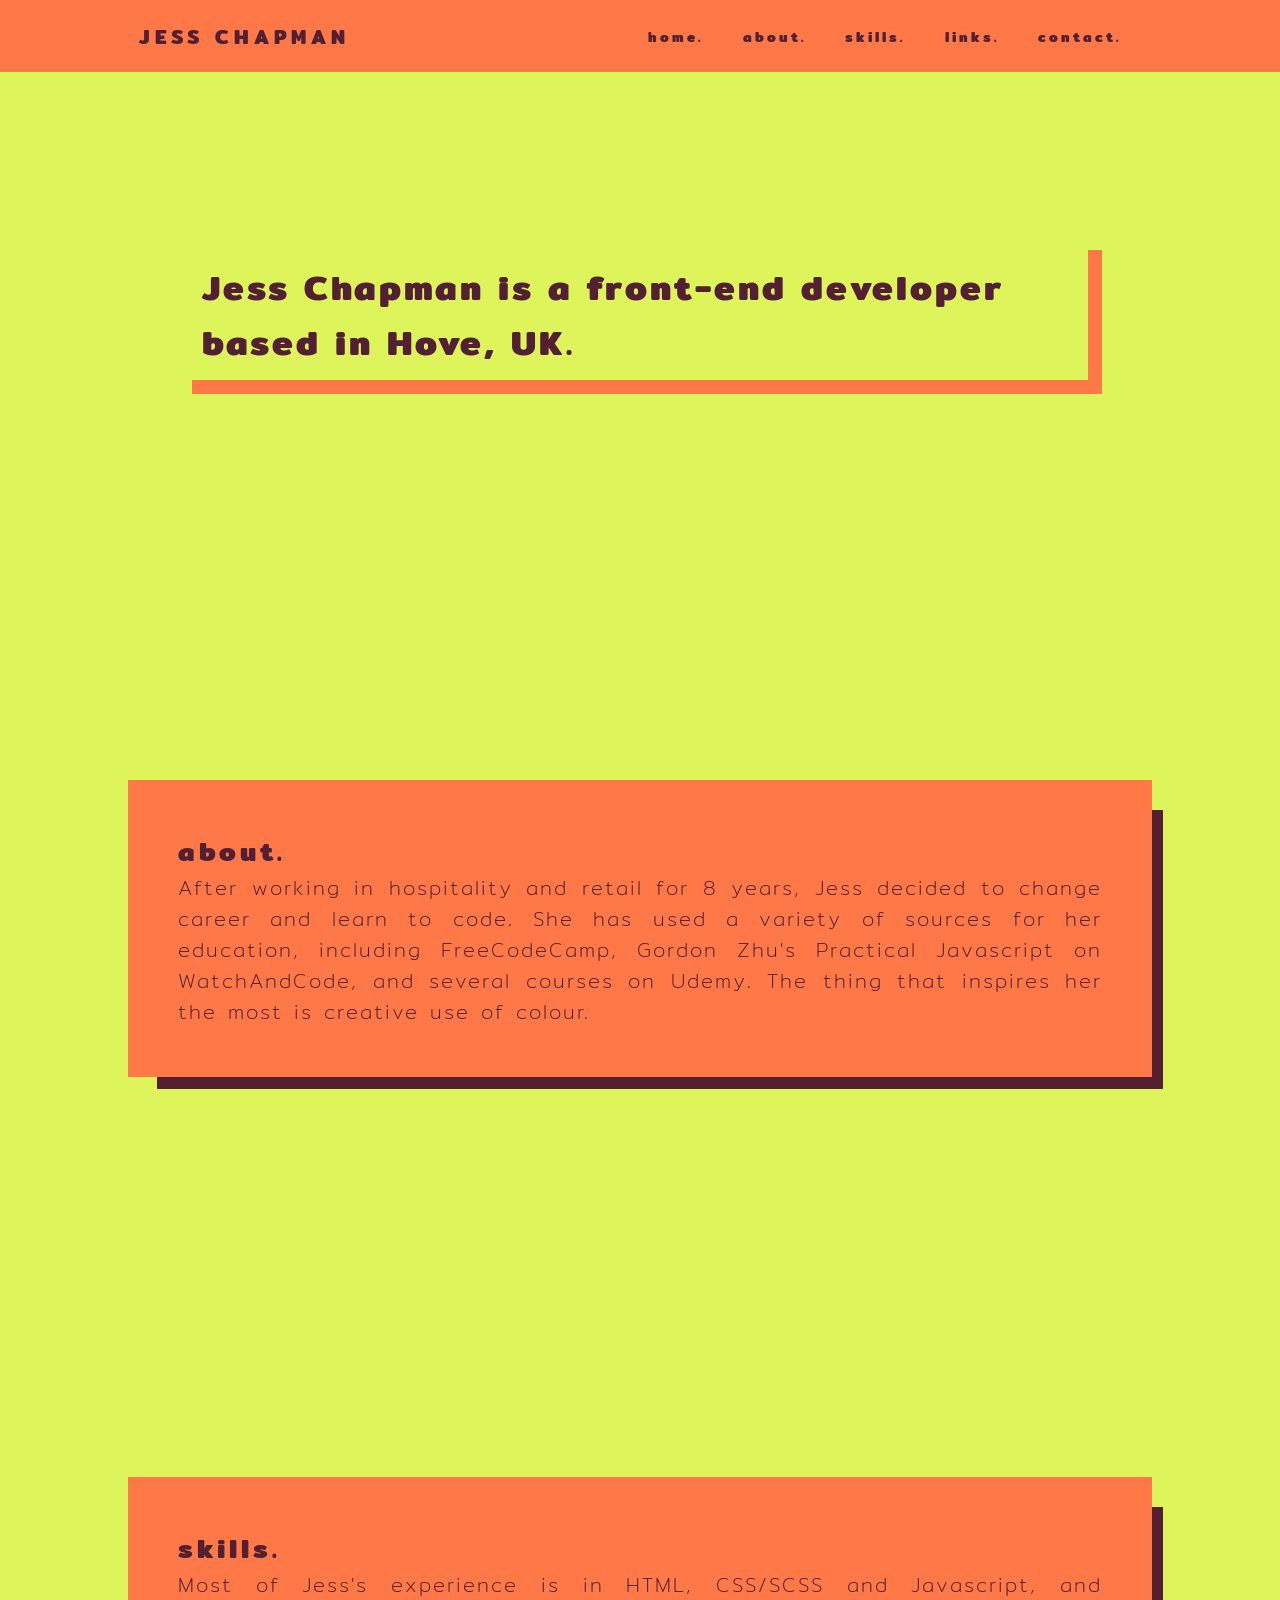
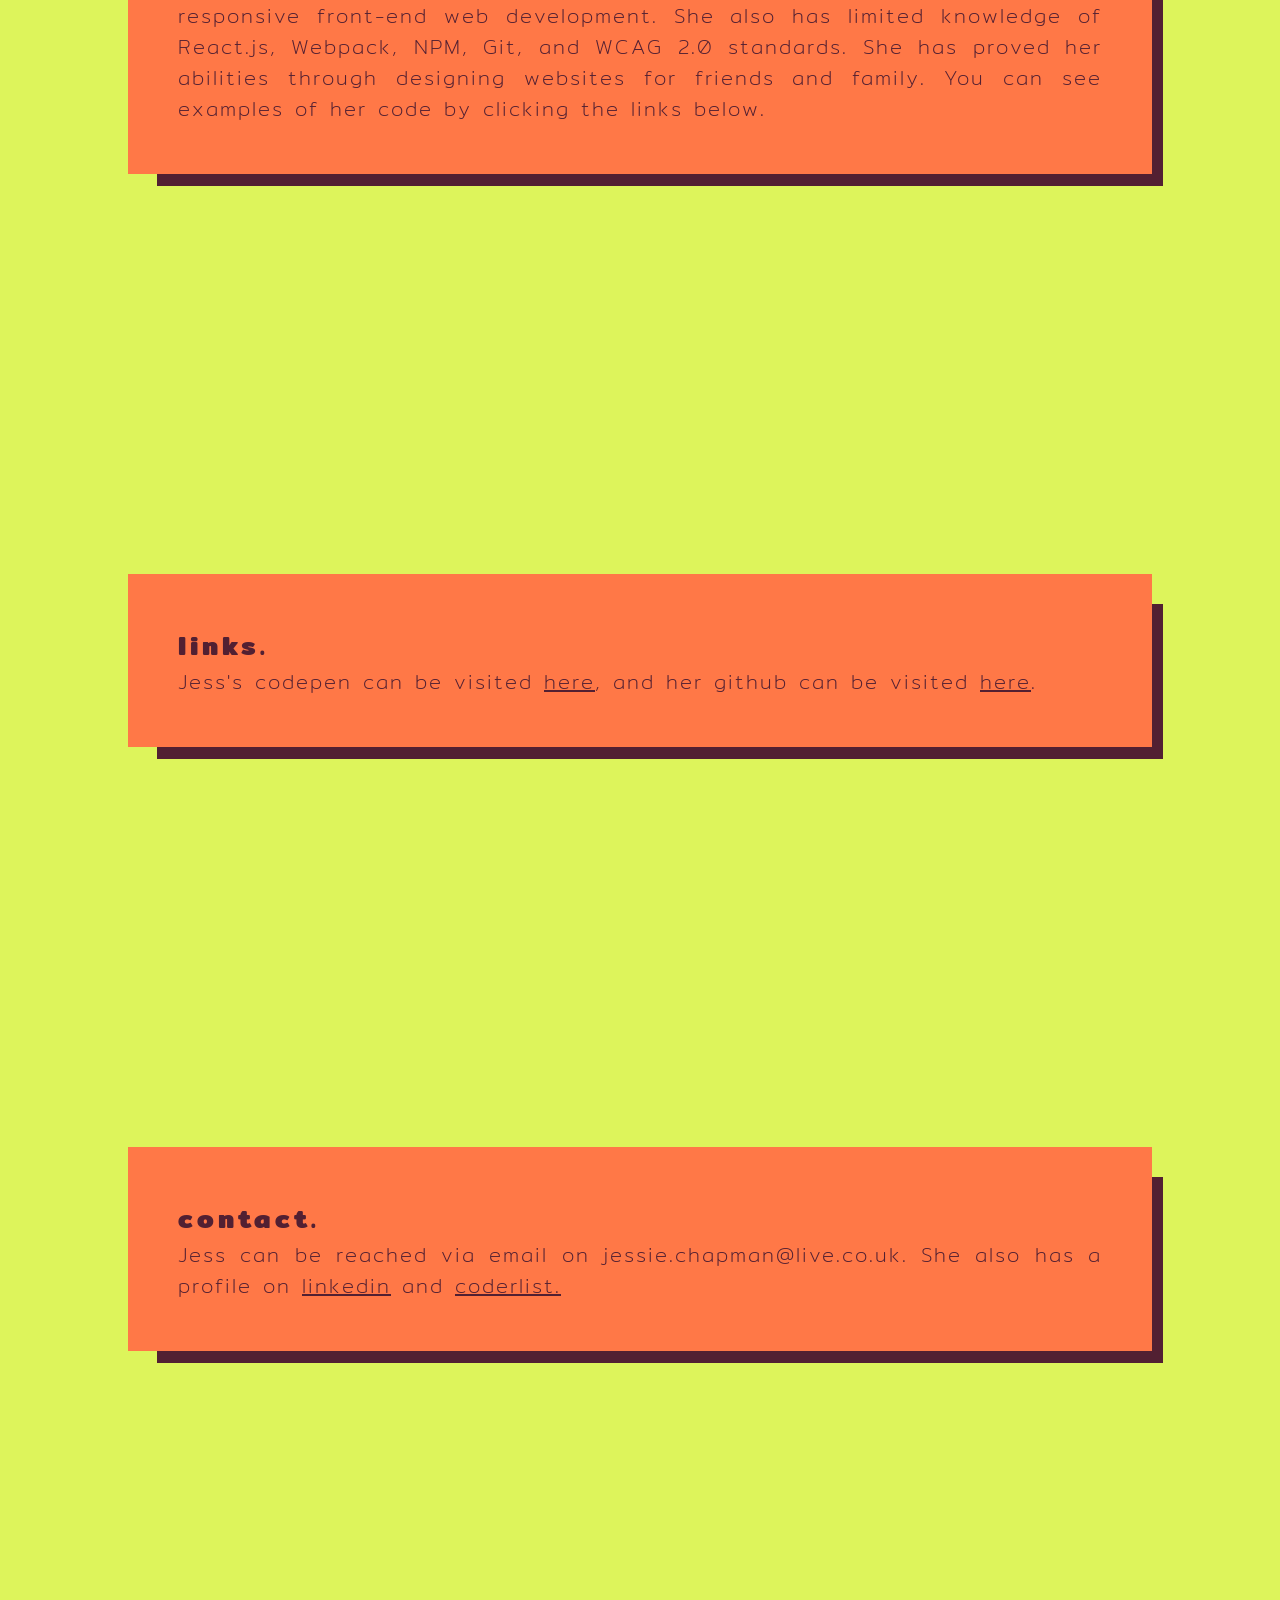
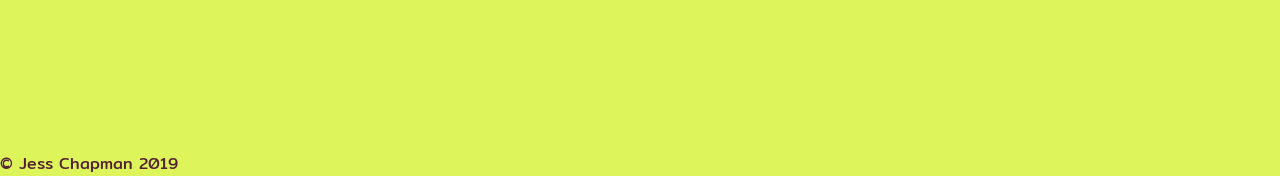
==== index.html @ 57e7ff41 "smooth scroll" ====
<!DOCTYPE HTML>
<html>
    
<head>
  <link rel="stylesheet" href="style.css">
  <link href="https://fonts.googleapis.com/css?family=Mitr&display=swap" rel="stylesheet">
  <meta charset="UTF-8">
  <meta name="viewport" content="width=device-width, initial-scale=1.0">
  <title>Jess Chapman's Front End Web Development Page </title>
</head>

<body>
    <span class="anchor" id="home"></span>
  <nav id="nav-bar">
    <div class="logo">
      <h1 id="page-topper"> Jess Chapman </h1>
    </div>
    <ul class="nav-links">
      <li><a href="#home"> home. </a></li>
      <li><a href="#about"> about. </a></li>
      <li><a href="#skills"> skills. </a></li>
      <li><a href="#links"> links. </a></li>
      <li><a href="#contact"> contact. </a></li>

    </ul>
    <div class="burger">
      <div class="line1"></div>
      <div class="line2"></div>
      <div class="line3"></div>

    </div>
  </nav>

  <Script src="app.js"></Script>

  <header>
    <H2 id="top"> Jess Chapman is a front-end developer based in Hove, UK. </H2>
  </header>
  <main>
      <span class="anchor-sections" id="about"></span>
    <div class="section">
      <h3 class="heading"> about. </h3>
      <div class="paragraph">
        <p>After working in hospitality and retail for 8 years, Jess decided to change career and
          learn to code. She has used a variety of sources for her education, including FreeCodeCamp, Gordon Zhu's
          Practical Javascript on WatchAndCode, and several courses on Udemy. The thing that inspires her the most is
          creative use of colour. </p>
      </div>

    </div>
    <span class="anchor-sections" id="skills"></span>

    <div class="section">
      <h3 class="heading"> skills. </h3>
      <div class="paragraph">
        <p>Most of Jess's experience is in HTML, CSS/SCSS and Javascript, and responsive front-end web development. 
          She also has limited knowledge of React.js, Webpack, NPM, Git, and WCAG 2.0 standards. She has proved her abilities
          through designing websites for friends and family. You can see examples of her code by clicking the links below.</p>
      </div>
    </div>
    <span class="anchor-sections" id="links"></span>

    <div class="section">
      <h3 class="heading"> links. </h3>
      <div class="paragraph">
        <p>
          Jess's codepen can be visited <a class="profile-links" href="https://codepen.io/jsschpmn">here</a>, and her
          github can be visited
          <a class="profile-links" href="https://www.github.com/jessdoesjavascript">here</a>.
        </p>


      </div>
    </div>
    <span class="anchor-sections" id="contact"></span>

    <div class="section">
      <h3 class="heading"> contact. </h3>
      <div class="paragraph">
        <p>Jess can be reached via email on jessie.chapman@live.co.uk. She also has a profile on <a class="profile-links"
            href="https://www.linkedin.com/in/jschapman/">linkedin</a>
          and <a class="profile-links" href="https://www.coderlist.io/profile/jessie">coderlist.</a> </p>
      </div>
    </div>
  </main>
  <footer> © Jess Chapman 2019</footer>
</body>

</html>
---- style.css ----
/* Color scheme  */
* {
  margin: 0px;
  padding: 0px;
  -webkit-box-sizing: border-box;
          box-sizing: border-box;
  font-family: "Mitr", sans-serif;
  background-color: #ddf45b;
  scroll-behavior: smooth;
}

nav {
  display: -webkit-box;
  display: -ms-flexbox;
  display: flex;
  -ms-flex-pack: distribute;
      justify-content: space-around;
  -webkit-box-align: center;
      -ms-flex-align: center;
          align-items: center;
  min-height: 8vh;
  background-color: #ff7847;
  margin: 0px;
  padding: 0px;
  position: fixed;
  top: 0;
  width: 100%;
}

h1 {
  background-color: #ff7847;
  font-size: 20px;
}

.logo {
  color: #522032;
  background-color: #ff7847;
  text-transform: uppercase;
  letter-spacing: 5px;
  font-size: 20px;
}

.nav-links {
  background-color: #ff7847;
  display: -webkit-box;
  display: -ms-flexbox;
  display: flex;
  -ms-flex-pack: distribute;
      justify-content: space-around;
  width: 40%;
}

.nav-links a {
  color: #522032;
  background-color: #ff7847;
  text-decoration: none;
  letter-spacing: 3px;
  font-weight: bold;
  font-size: 14px;
}

.nav-links li {
  background-color: #ff7847;
  list-style: none;
}

.burger {
  display: none;
}

.burger div {
  width: 25px;
  height: 3px;
  background-color: #522032;
  margin: 5px;
  border-radius: 10px;
  -webkit-transition: all 0.3s ease-in;
  transition: all 0.3s ease-in;
}

@media screen and (max-width: 1024px) {
  .nav-links {
    width: 60%;
  }
}

@media screen and (max-width: 768px) {
  body {
    overflow-x: hidden;
  }
  .nav-links {
    position: absolute;
    right: 0px;
    height: 92vh;
    top: 8vh;
    background-color: #ff7847;
    display: -webkit-box;
    display: -ms-flexbox;
    display: flex;
    -webkit-box-orient: vertical;
    -webkit-box-direction: normal;
        -ms-flex-direction: column;
            flex-direction: column;
    -webkit-box-align: center;
        -ms-flex-align: center;
            align-items: center;
    width: 50%;
    -webkit-transform: translateX(100%);
            transform: translateX(100%);
    -webkit-transition: -webkit-transform 0.5s ease-in;
    transition: -webkit-transform 0.5s ease-in;
    transition: transform 0.5s ease-in;
    transition: transform 0.5s ease-in, -webkit-transform 0.5s ease-in;
  }
  .nav-links li {
    opacity: 0;
  }
  .burger {
    display: block;
    cursor: pointer;
    background-color: #ff7847;
  }
}

.nav-active {
  -webkit-transform: translateX(0%);
          transform: translateX(0%);
}

@-webkit-keyframes navLinkFade {
  from {
    opacity: 0;
    -webkit-transform: translateX(50px);
            transform: translateX(50px);
  }
  to {
    opacity: 1;
    -webkit-transform: translateX(0px);
            transform: translateX(0px);
  }
}

@keyframes navLinkFade {
  from {
    opacity: 0;
    -webkit-transform: translateX(50px);
            transform: translateX(50px);
  }
  to {
    opacity: 1;
    -webkit-transform: translateX(0px);
            transform: translateX(0px);
  }
}

.toggle .line1 {
  -webkit-transform: rotate(-45deg) translate(-5px, 6px);
          transform: rotate(-45deg) translate(-5px, 6px);
}

.toggle .line2 {
  opacity: 0;
}

.toggle .line3 {
  -webkit-transform: rotate(45deg) translate(-5px, -6px);
          transform: rotate(45deg) translate(-5px, -6px);
}

.title {
  font-size: 30px;
}

H2 {
  color: #522032;
  font-size: 35px;
  letter-spacing: 3px;
  width: 70%;
  padding: 10px;
  margin: 15%;
  margin-top: 250px;
  margin-bottom: 400px;
  -webkit-box-shadow: 7px 7px 0px 7px #ff7847;
          box-shadow: 7px 7px 0px 7px #ff7847;
}

.section {
  margin: 10%;
  padding: 50px;
  color: #522032;
  background-color: #ff7847;
  -webkit-box-shadow: 20px 21px 0px -9px #522032;
          box-shadow: 20px 21px 0px -9px #522032;
  margin-bottom: 400px;
}

.heading {
  color: #522032;
  background-color: #ff7847;
  font-size: 20pt;
  letter-spacing: 4px;
}

p {
  color: #522032;
  background-color: #ff7847;
  font-size: 15pt;
  font-weight: 1;
  letter-spacing: 2px;
  text-align: justify;
}

.anchor {
  position: absolute;
  -webkit-transform: translateY(-50vh);
          transform: translateY(-50vh);
}

.anchor-sections {
  position: absolute;
  -webkit-transform: translateY(-20vh);
          transform: translateY(-20vh);
}

.profile-links {
  color: #522032;
  background-color: #ff7847;
}

footer {
  color: #522032;
}
/*# sourceMappingURL=style.css.map */
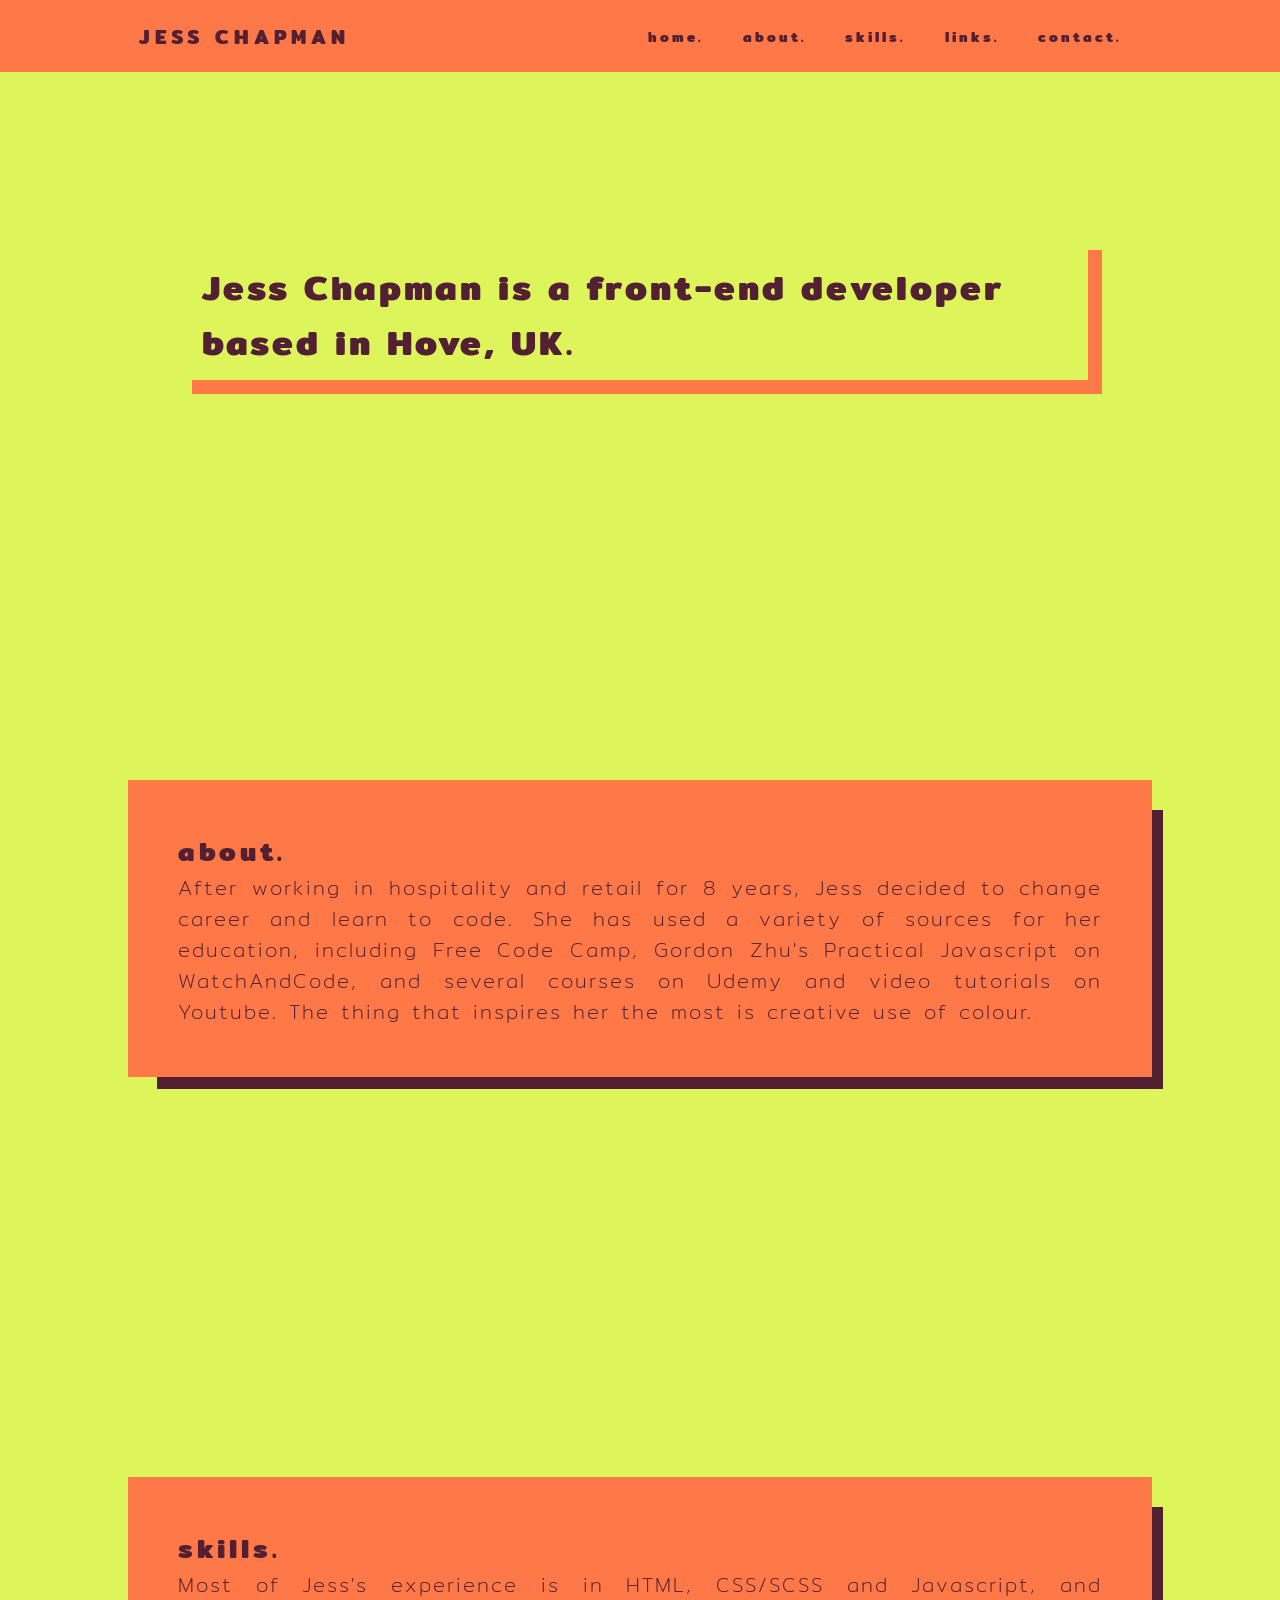
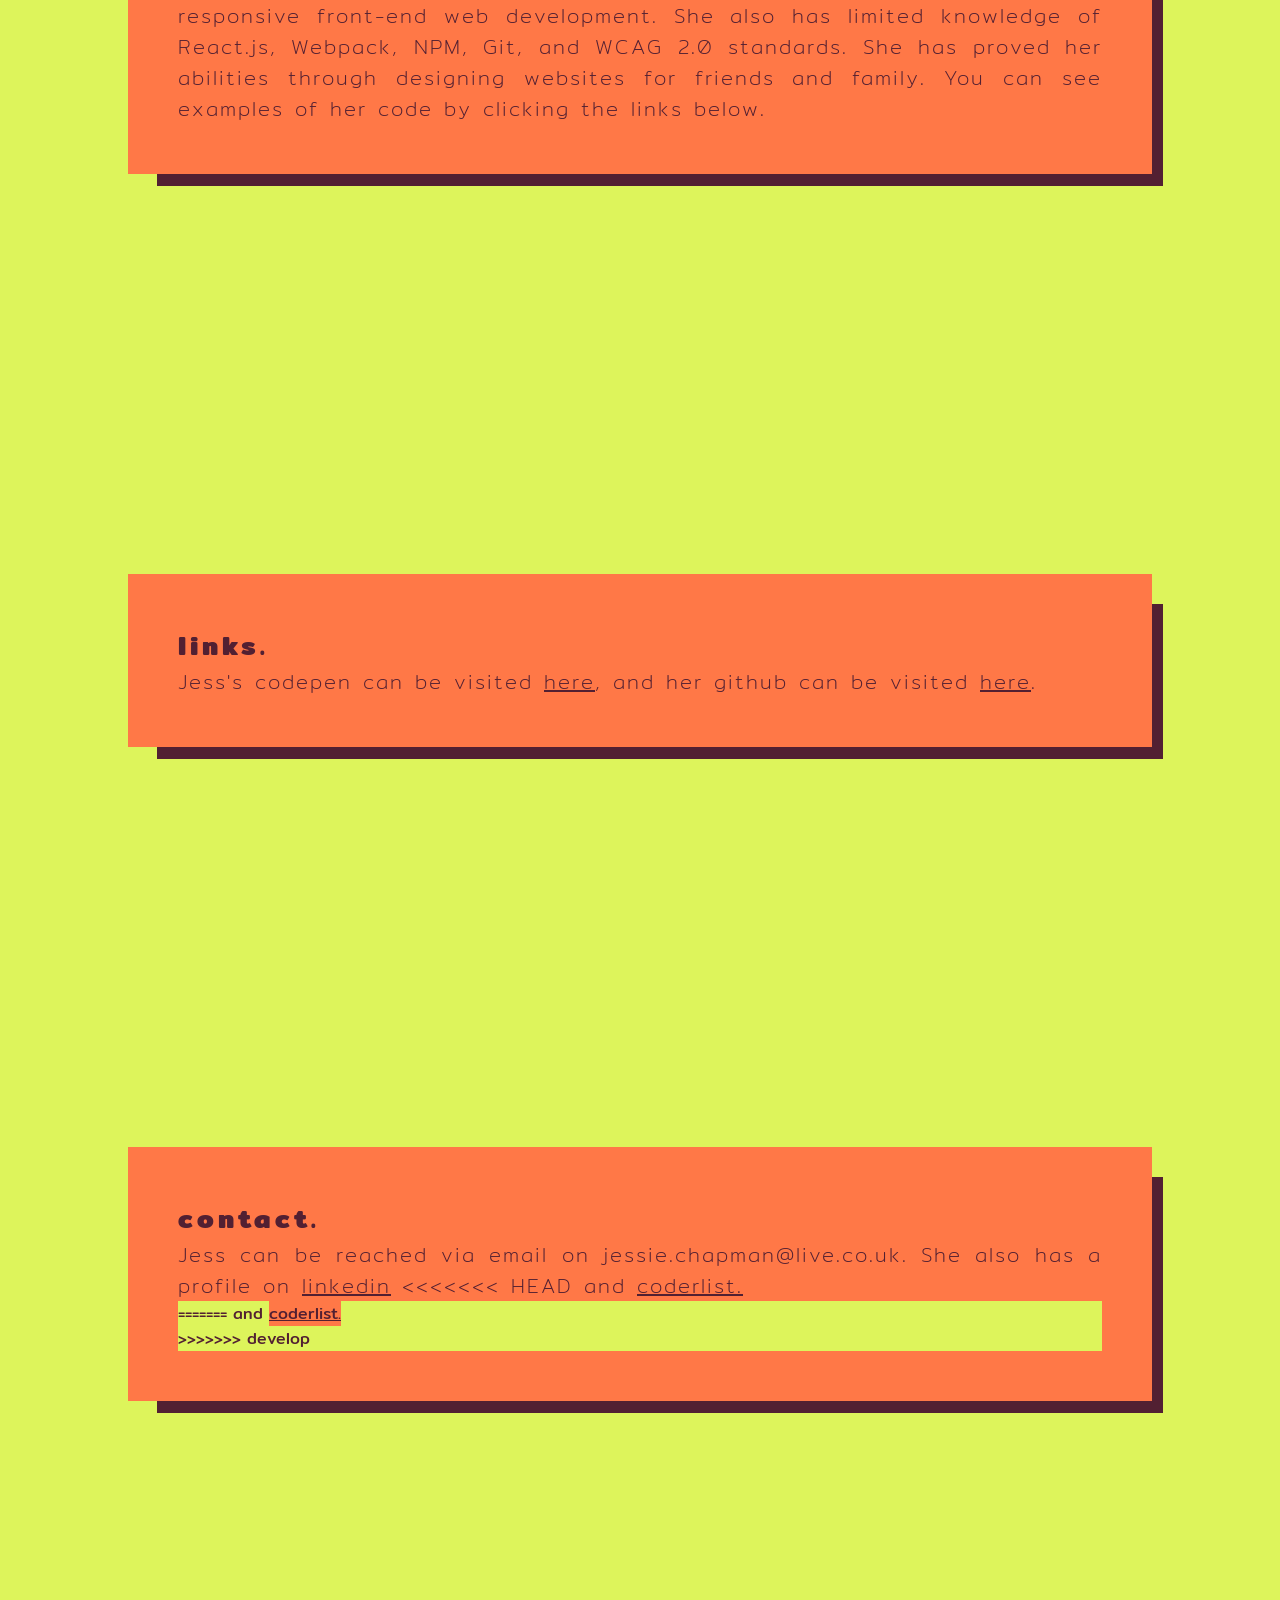
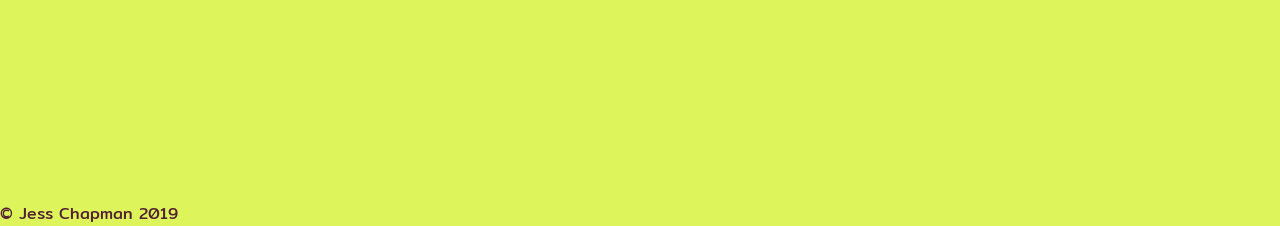
==== commit c5f9640e: "Merge branch 'develop'" ====
--- a/index.html
+++ b/index.html
@@ -42,8 +42,8 @@
       <h3 class="heading"> about. </h3>
       <div class="paragraph">
         <p>After working in hospitality and retail for 8 years, Jess decided to change career and
-          learn to code. She has used a variety of sources for her education, including FreeCodeCamp, Gordon Zhu's
-          Practical Javascript on WatchAndCode, and several courses on Udemy. The thing that inspires her the most is
+          learn to code. She has used a variety of sources for her education, including Free Code Camp, Gordon Zhu's
+          Practical Javascript on WatchAndCode, and several courses on Udemy and video tutorials on Youtube. The thing that inspires her the most is
           creative use of colour. </p>
       </div>
 
@@ -79,7 +79,11 @@
       <div class="paragraph">
         <p>Jess can be reached via email on jessie.chapman@live.co.uk. She also has a profile on <a class="profile-links"
             href="https://www.linkedin.com/in/jschapman/">linkedin</a>
+<<<<<<< HEAD
+          and <a class="profile-links" href="https://www.coderlist.io/profile/jessie"> coderlist.</a> </p>
+=======
           and <a class="profile-links" href="https://www.coderlist.io/profile/jessie">coderlist.</a> </p>
+>>>>>>> develop
       </div>
     </div>
   </main>
--- a/style.css
+++ b/style.css
@@ -7,6 +7,53 @@
   font-family: "Mitr", sans-serif;
   background-color: #ddf45b;
   scroll-behavior: smooth;
+}
+
+H2 {
+  color: #522032;
+  font-size: 35px;
+  letter-spacing: 3px;
+  width: 70%;
+  padding: 10px;
+  margin: 15%;
+  margin-top: 250px;
+  margin-bottom: 400px;
+  -webkit-box-shadow: 7px 7px 0px 7px #ff7847;
+          box-shadow: 7px 7px 0px 7px #ff7847;
+}
+
+.section {
+  margin: 10%;
+  padding: 50px;
+  color: #522032;
+  background-color: #ff7847;
+  -webkit-box-shadow: 20px 21px 0px -9px #522032;
+          box-shadow: 20px 21px 0px -9px #522032;
+  margin-bottom: 400px;
+}
+
+.heading {
+  color: #522032;
+  background-color: #ff7847;
+  font-size: 20pt;
+  letter-spacing: 4px;
+}
+
+p {
+  color: #522032;
+  background-color: #ff7847;
+  font-size: 15pt;
+  font-weight: 1;
+  letter-spacing: 2px;
+}
+
+.profile-links {
+  color: #522032;
+  background-color: #ff7847;
+}
+
+footer {
+  color: #522032;
 }
 
 nav {
@@ -82,11 +129,30 @@
   .nav-links {
     width: 60%;
   }
+  p {
+    color: #522032;
+    background-color: #ff7847;
+    font-size: 10pt;
+    font-weight: 1;
+    letter-spacing: 1px;
+  }
 }
 
 @media screen and (max-width: 768px) {
   body {
     overflow-x: hidden;
+  }
+  H2 {
+    color: #522032;
+    font-size: 25px;
+    letter-spacing: 3px;
+    width: 70%;
+    padding: 10px;
+    margin: 15%;
+    margin-top: 250px;
+    margin-bottom: 400px;
+    -webkit-box-shadow: 7px 7px 0px 7px #ff7847;
+            box-shadow: 7px 7px 0px 7px #ff7847;
   }
   .nav-links {
     position: absolute;
@@ -170,6 +236,8 @@
 .title {
   font-size: 30px;
 }
+<<<<<<< HEAD
+=======
 
 H2 {
   color: #522032;
@@ -230,4 +298,5 @@
 footer {
   color: #522032;
 }
+>>>>>>> develop
 /*# sourceMappingURL=style.css.map */
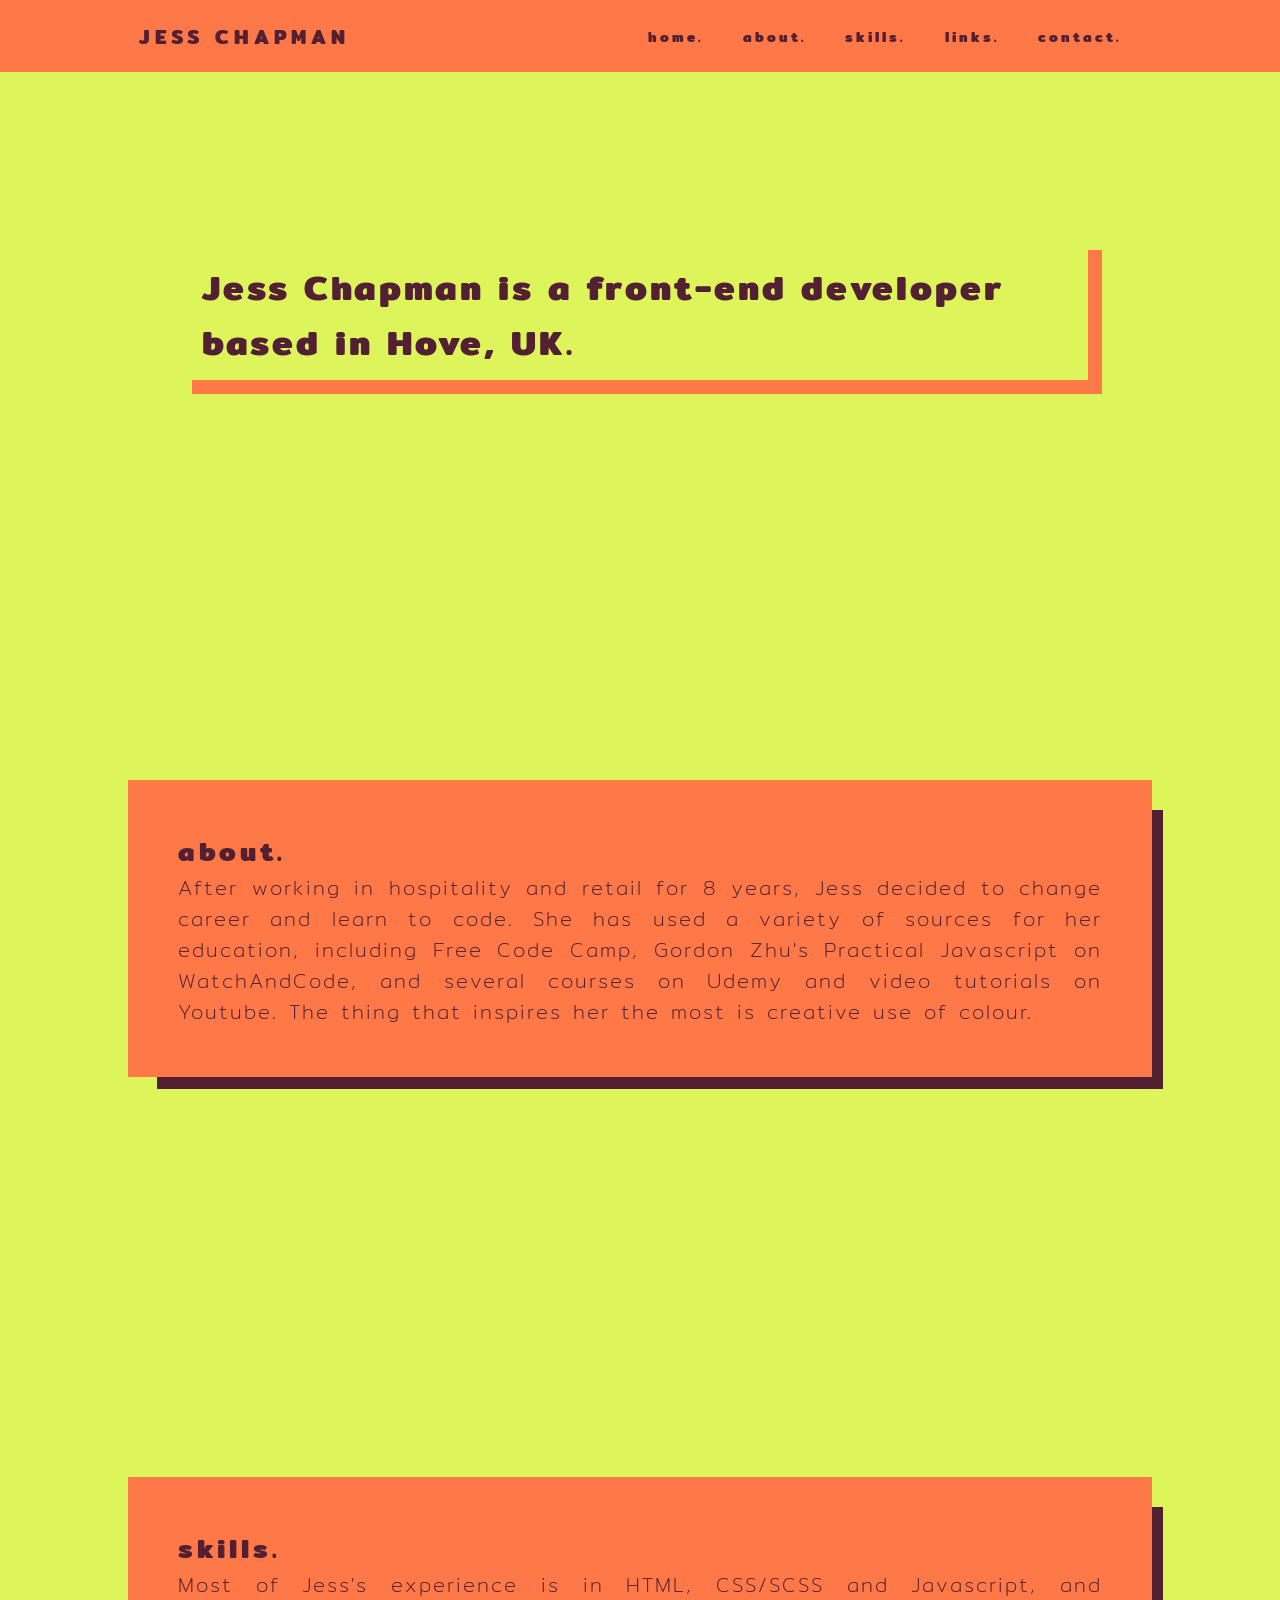
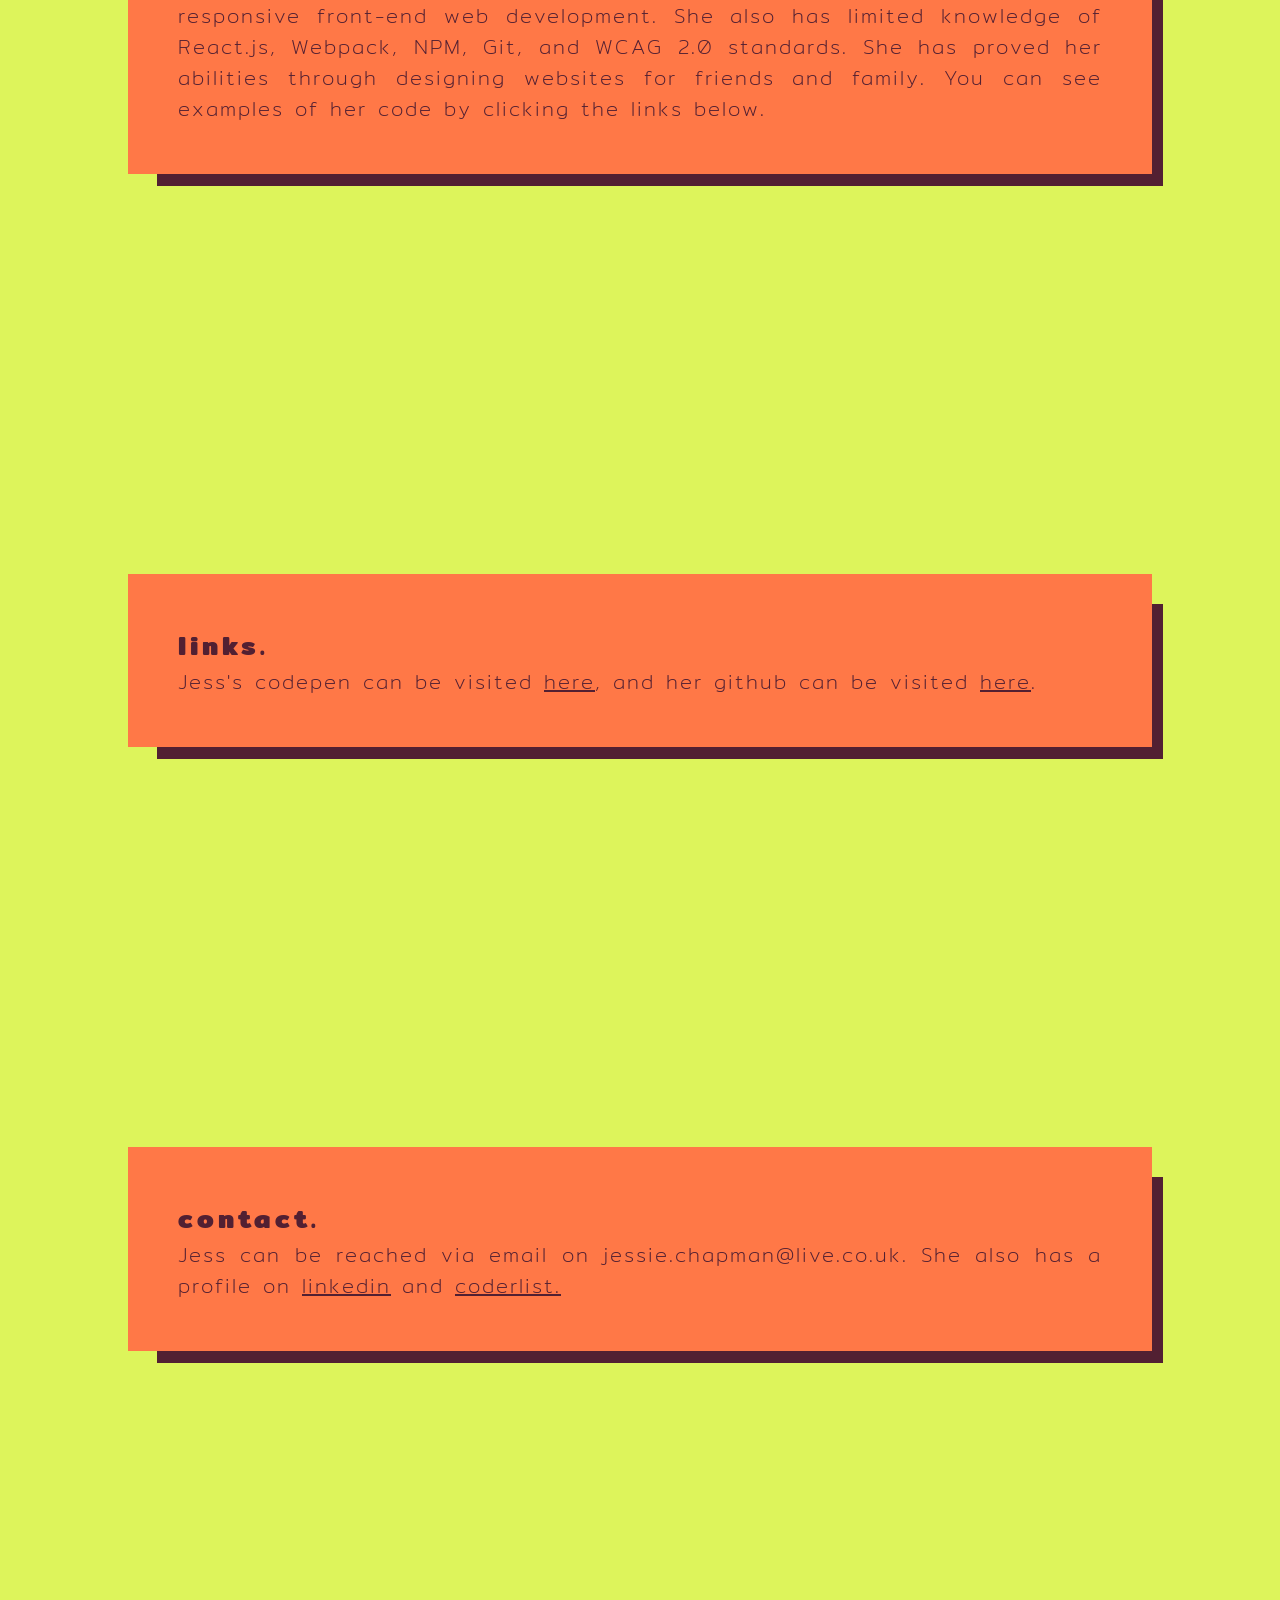
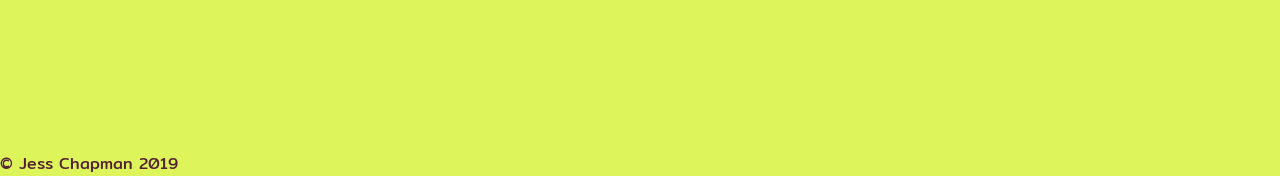
==== commit 75678ea5: "smooth scroll" ====
--- a/index.html
+++ b/index.html
@@ -79,11 +79,7 @@
       <div class="paragraph">
         <p>Jess can be reached via email on jessie.chapman@live.co.uk. She also has a profile on <a class="profile-links"
             href="https://www.linkedin.com/in/jschapman/">linkedin</a>
-<<<<<<< HEAD
-          and <a class="profile-links" href="https://www.coderlist.io/profile/jessie"> coderlist.</a> </p>
-=======
           and <a class="profile-links" href="https://www.coderlist.io/profile/jessie">coderlist.</a> </p>
->>>>>>> develop
       </div>
     </div>
   </main>
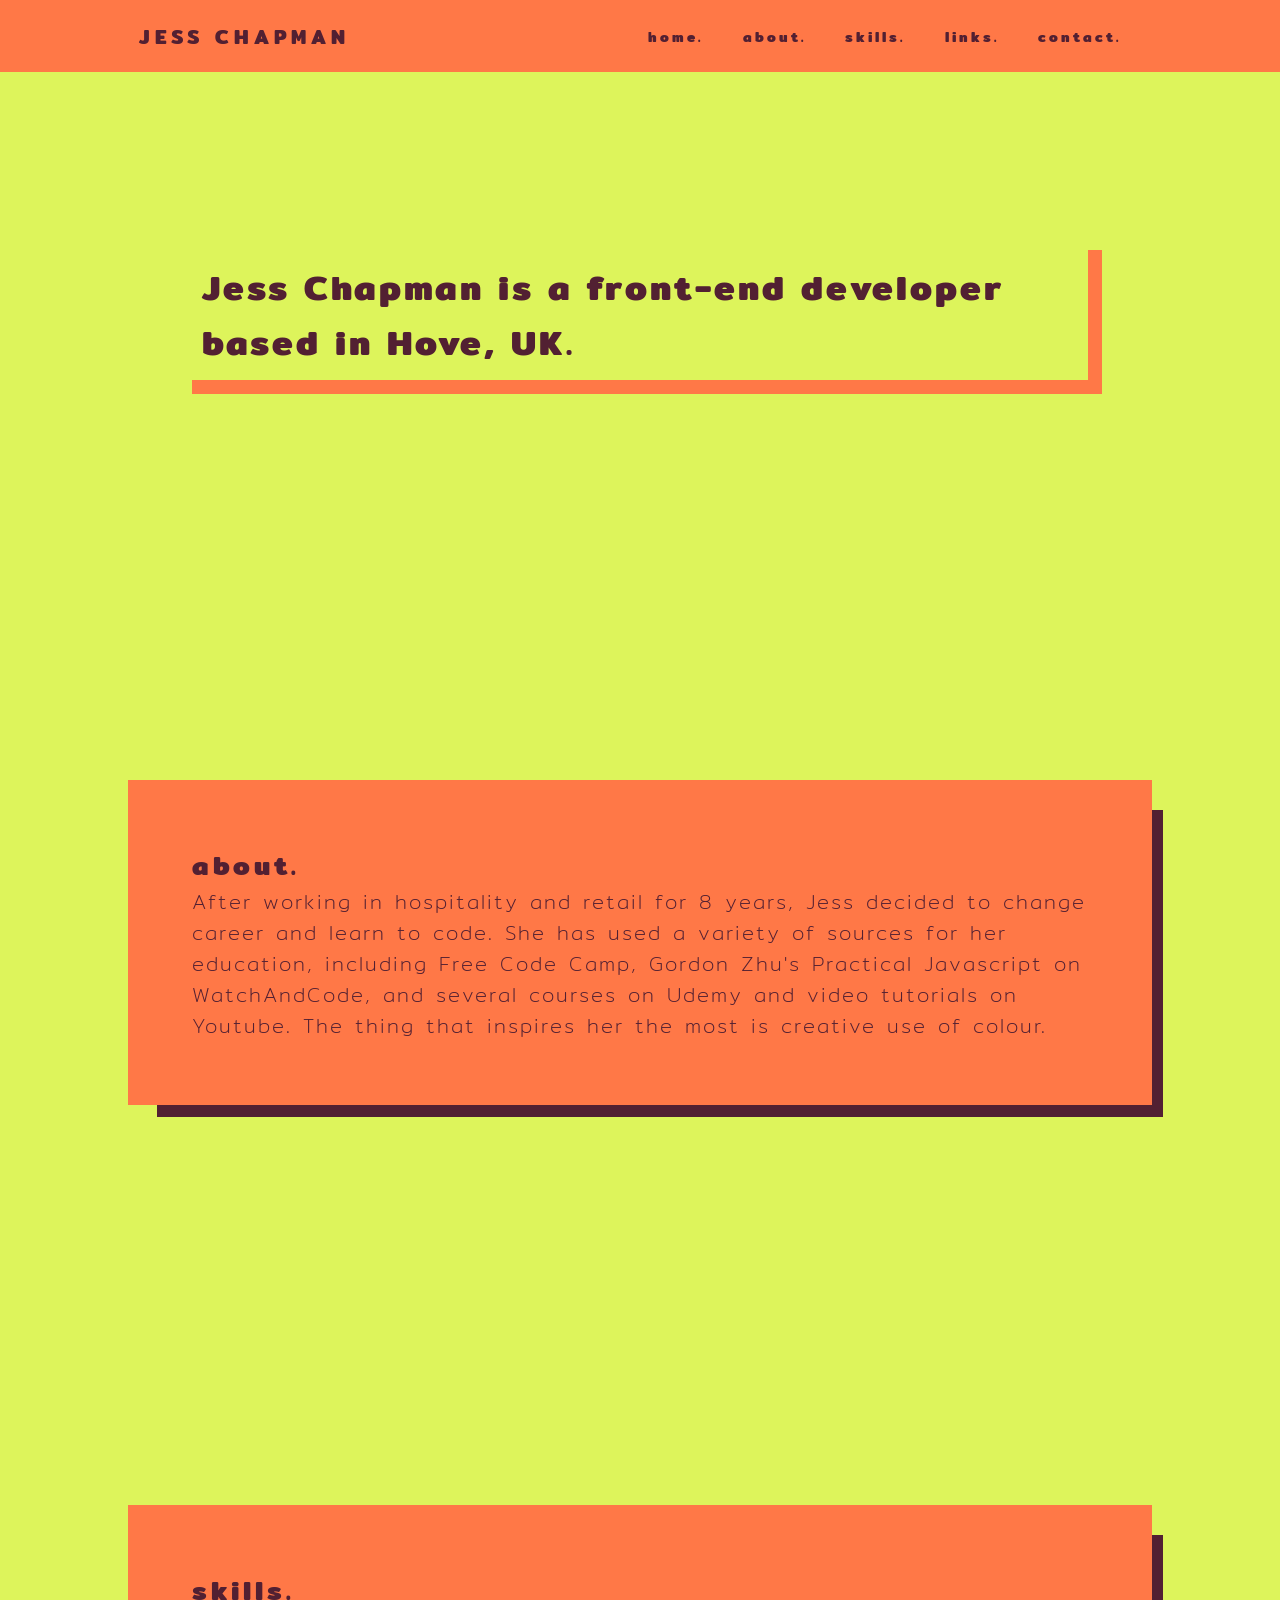
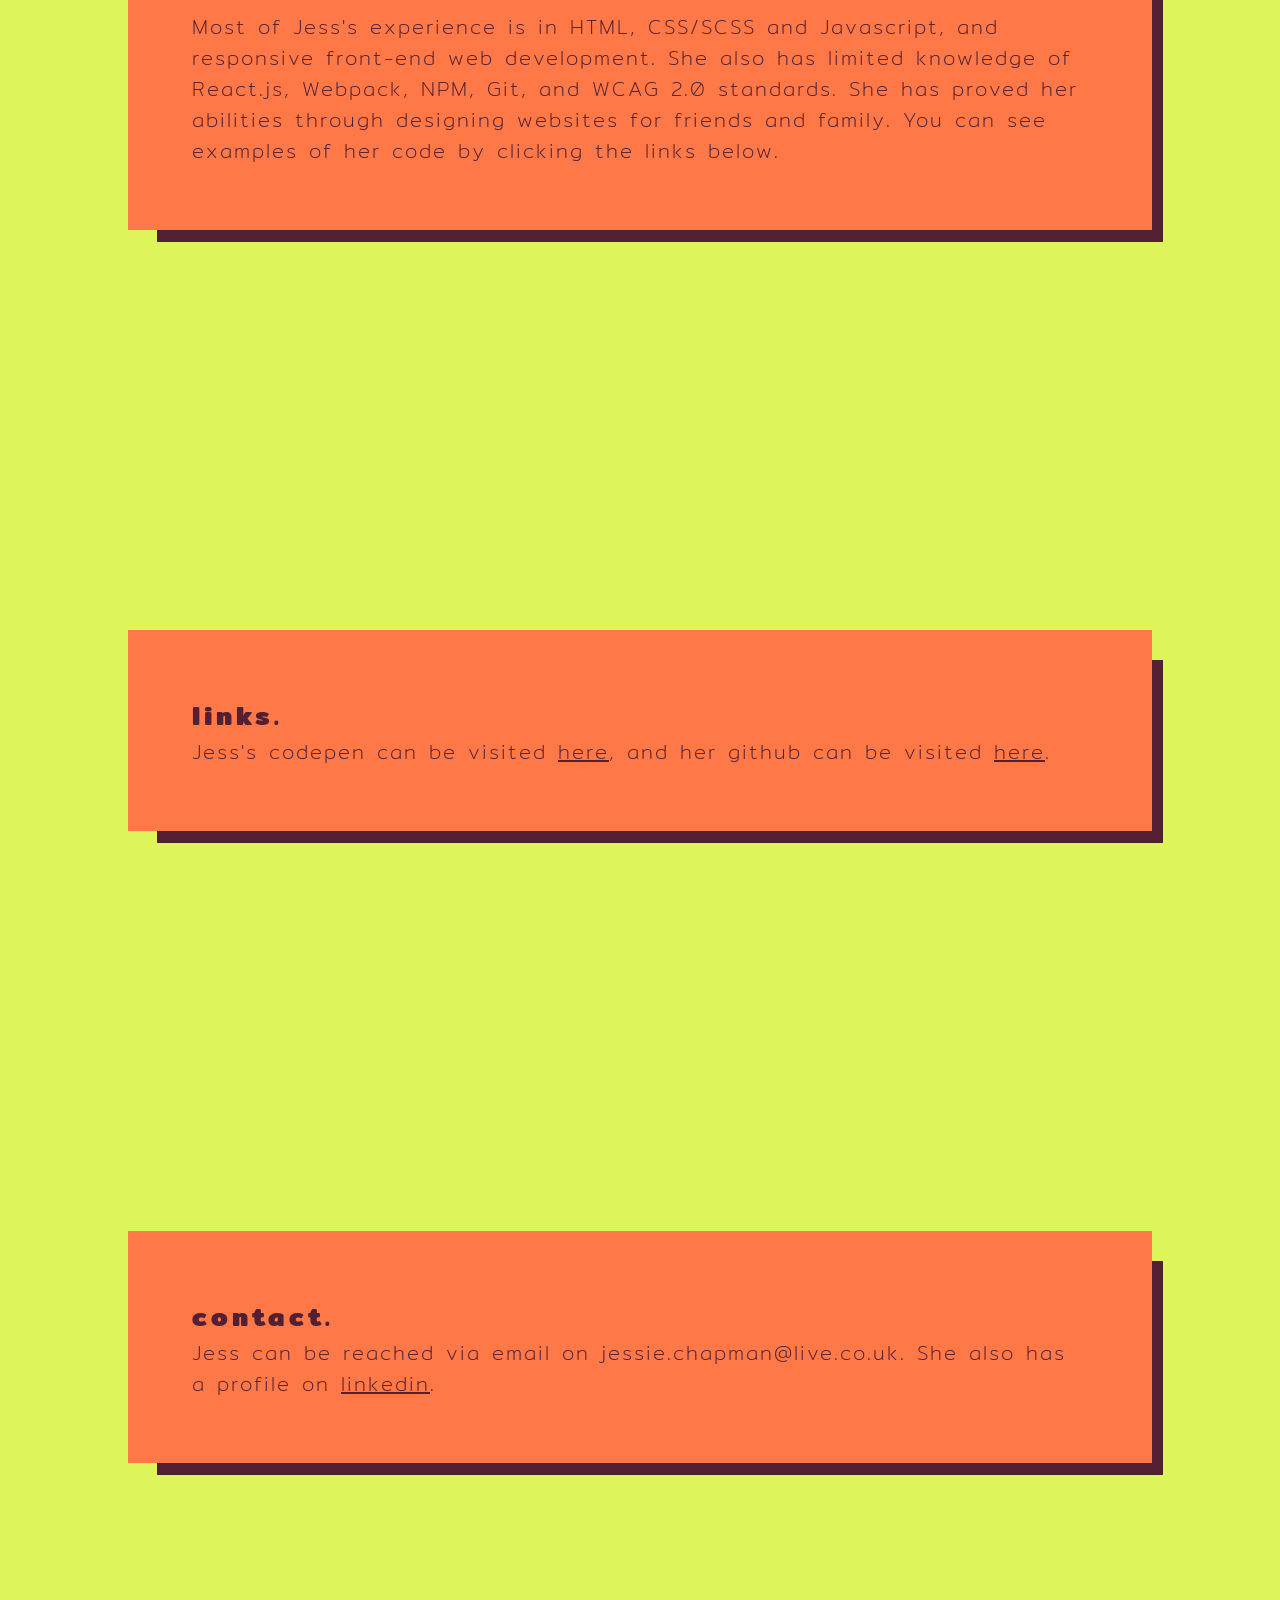
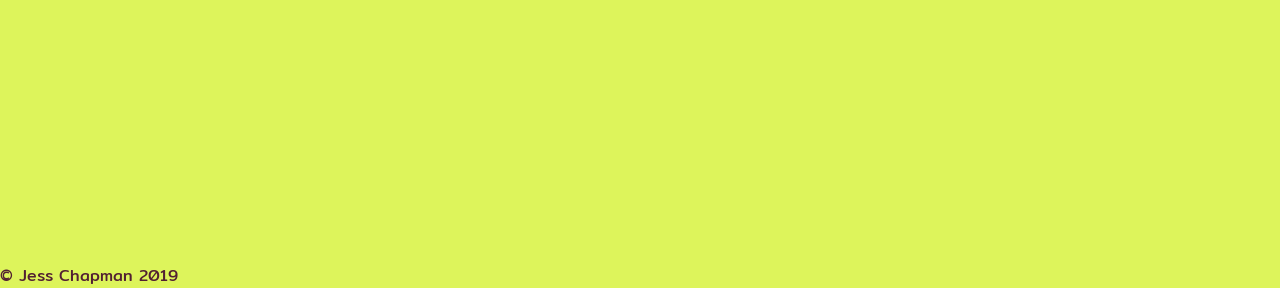
==== commit 1f8e231c: "Removed coderlist link" ====
--- a/index.html
+++ b/index.html
@@ -78,8 +78,7 @@
       <h3 class="heading"> contact. </h3>
       <div class="paragraph">
         <p>Jess can be reached via email on jessie.chapman@live.co.uk. She also has a profile on <a class="profile-links"
-            href="https://www.linkedin.com/in/jschapman/">linkedin</a>
-          and <a class="profile-links" href="https://www.coderlist.io/profile/jessie">coderlist.</a> </p>
+            href="https://www.linkedin.com/in/jschapman/">linkedin</a>. </p>
       </div>
     </div>
   </main>
--- a/style.css
+++ b/style.css
@@ -236,8 +236,6 @@
 .title {
   font-size: 30px;
 }
-<<<<<<< HEAD
-=======
 
 H2 {
   color: #522032;
@@ -254,7 +252,7 @@
 
 .section {
   margin: 10%;
-  padding: 50px;
+  padding: 5%;
   color: #522032;
   background-color: #ff7847;
   -webkit-box-shadow: 20px 21px 0px -9px #522032;
@@ -275,7 +273,7 @@
   font-size: 15pt;
   font-weight: 1;
   letter-spacing: 2px;
-  text-align: justify;
+  word-wrap: break-word;
 }
 
 .anchor {
@@ -298,5 +296,4 @@
 footer {
   color: #522032;
 }
->>>>>>> develop
 /*# sourceMappingURL=style.css.map */
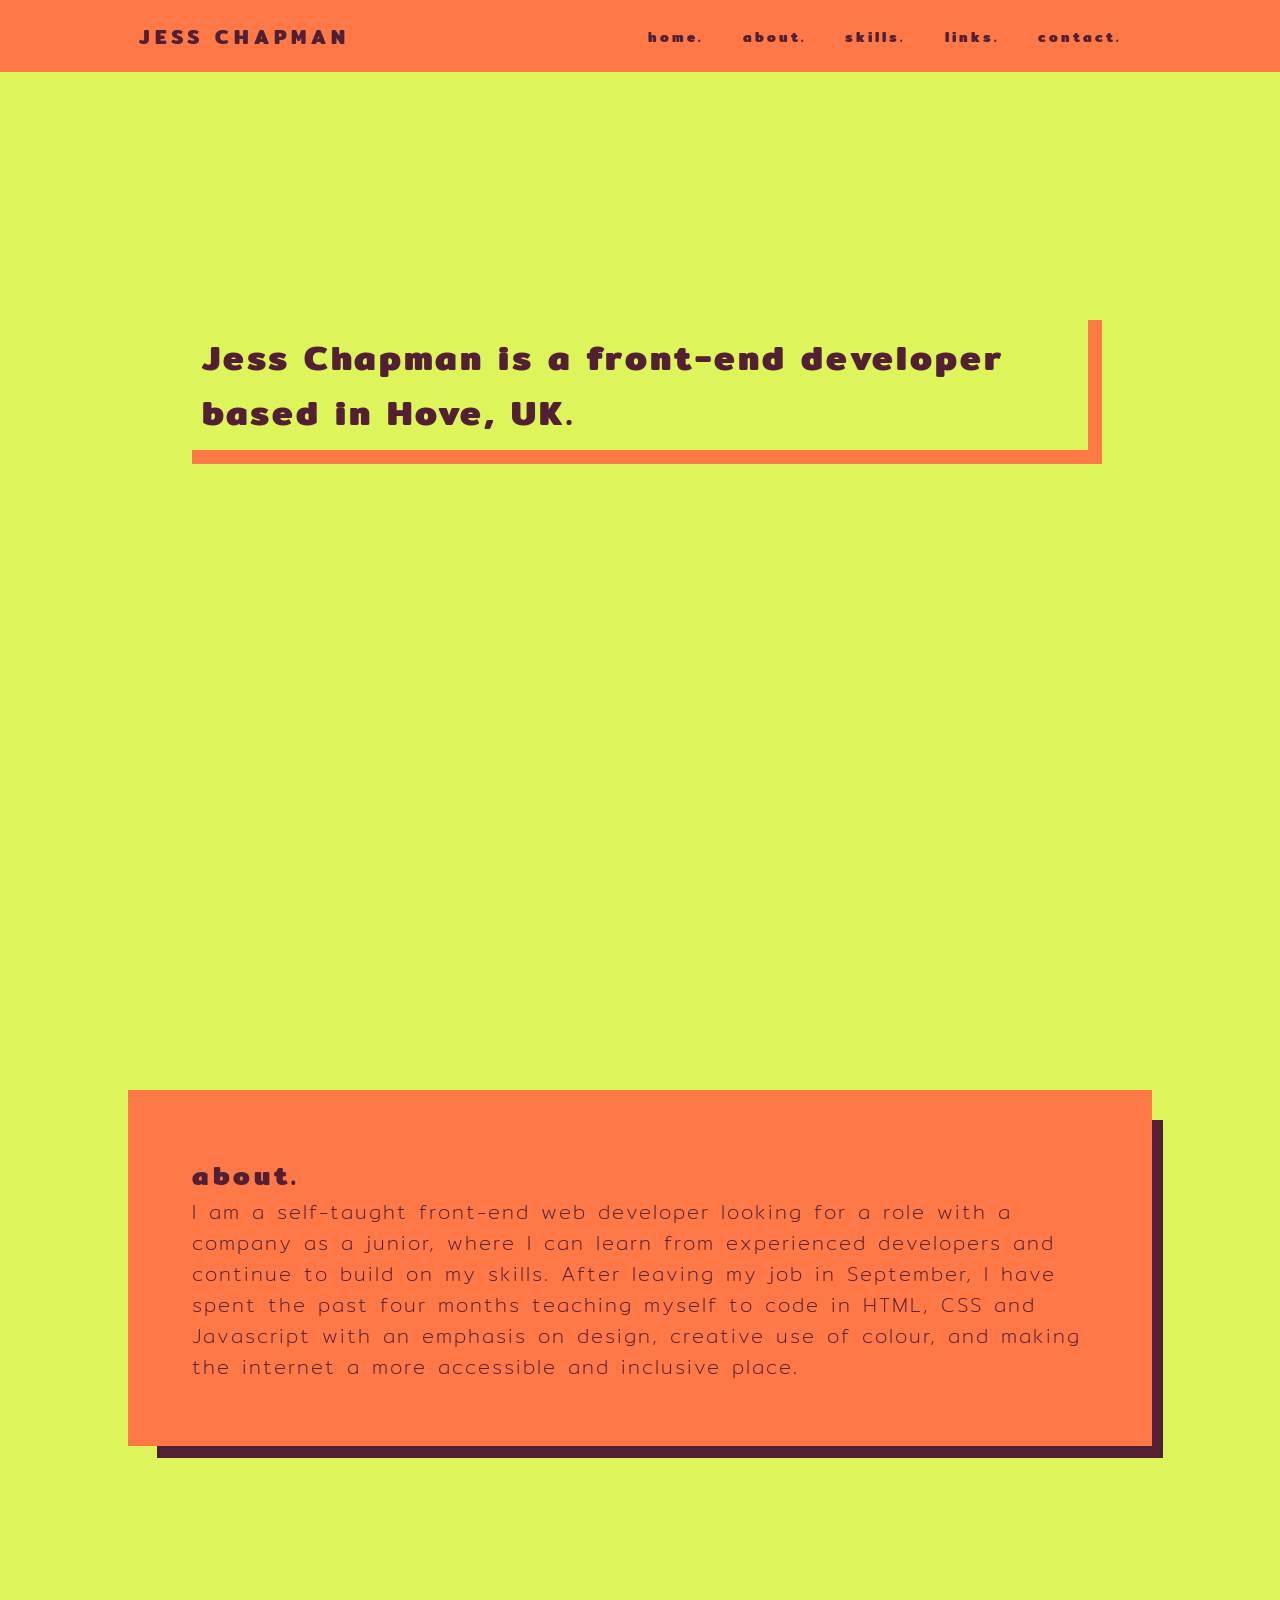
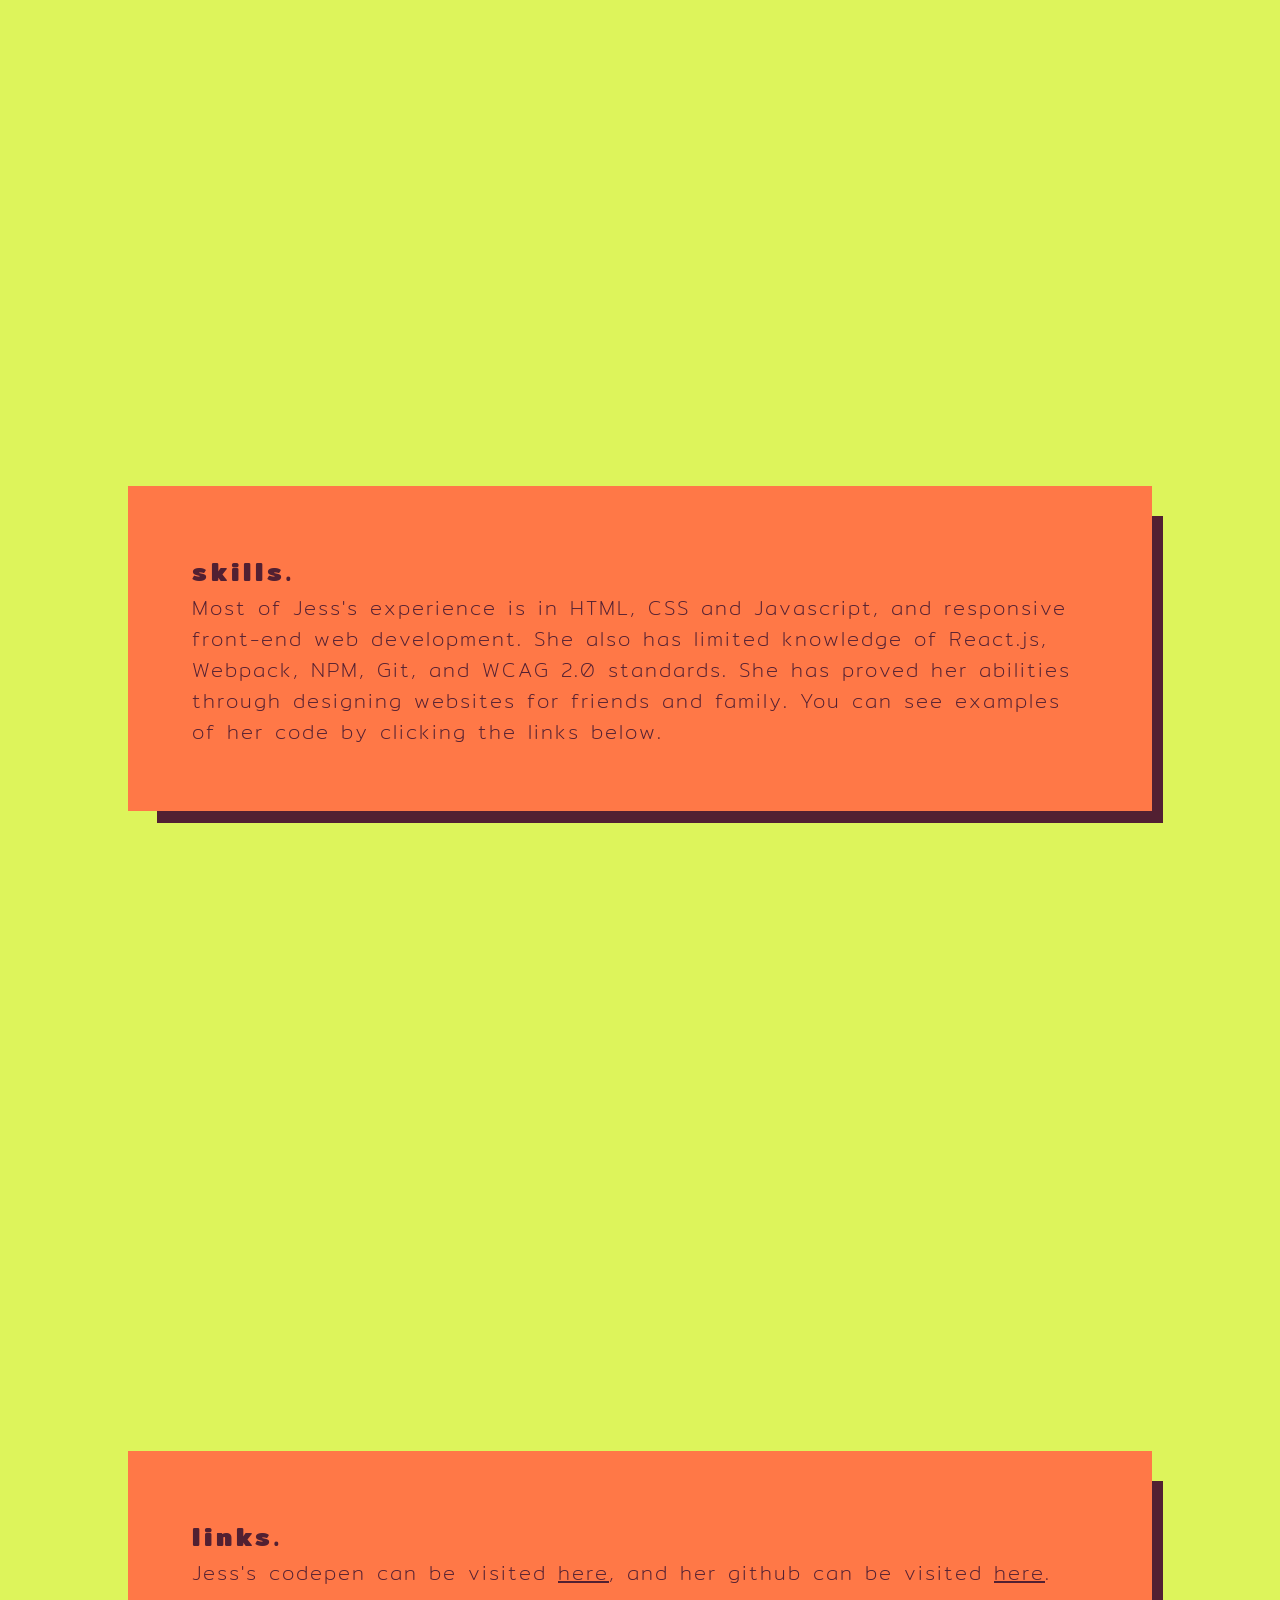
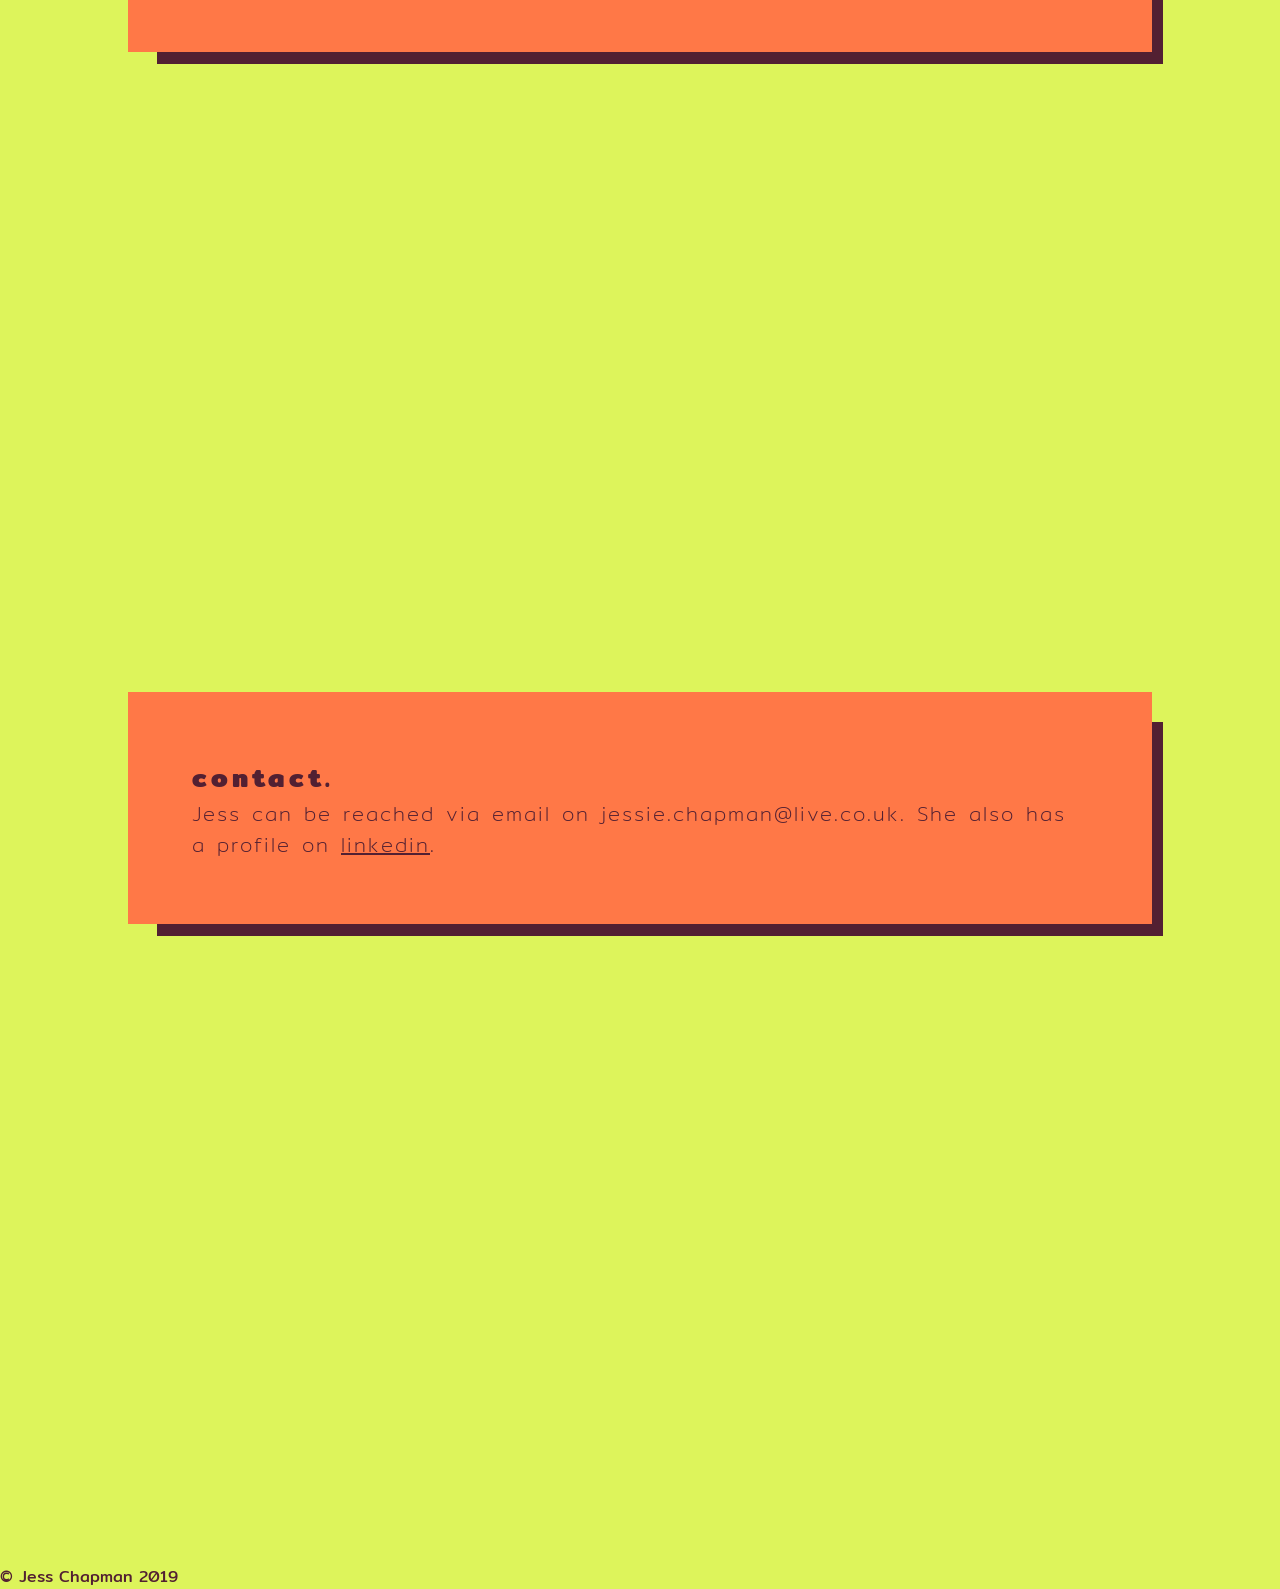
==== commit 4367a7e2: "changed 'about' section" ====
--- a/index.html
+++ b/index.html
@@ -41,10 +41,10 @@
     <div class="section">
       <h3 class="heading"> about. </h3>
       <div class="paragraph">
-        <p>After working in hospitality and retail for 8 years, Jess decided to change career and
-          learn to code. She has used a variety of sources for her education, including Free Code Camp, Gordon Zhu's
-          Practical Javascript on WatchAndCode, and several courses on Udemy and video tutorials on Youtube. The thing that inspires her the most is
-          creative use of colour. </p>
+        <p>I am a self-taught front-end web developer looking for a role with a company as a junior, where I can learn from
+        experienced developers and continue to build on my skills. After leaving my job in September, I have spent the past four
+        months teaching myself to code in HTML, CSS and Javascript with an emphasis on design, creative use of colour, and
+        making the internet a more accessible and inclusive place. </p>
       </div>
 
     </div>
@@ -53,7 +53,7 @@
     <div class="section">
       <h3 class="heading"> skills. </h3>
       <div class="paragraph">
-        <p>Most of Jess's experience is in HTML, CSS/SCSS and Javascript, and responsive front-end web development. 
+        <p>Most of Jess's experience is in HTML, CSS and Javascript, and responsive front-end web development. 
           She also has limited knowledge of React.js, Webpack, NPM, Git, and WCAG 2.0 standards. She has proved her abilities
           through designing websites for friends and family. You can see examples of her code by clicking the links below.</p>
       </div>
--- a/style.css
+++ b/style.css
@@ -8,6 +8,11 @@
   background-color: #ddf45b;
   scroll-behavior: smooth;
 }
+header {
+  margin-bottom: 50%;
+  margin-top: 25%;
+
+}
 
 H2 {
   color: #522032;
@@ -17,7 +22,7 @@
   padding: 10px;
   margin: 15%;
   margin-top: 250px;
-  margin-bottom: 400px;
+  /* margin-bottom: 400px; */
   -webkit-box-shadow: 7px 7px 0px 7px #ff7847;
           box-shadow: 7px 7px 0px 7px #ff7847;
 }
@@ -29,7 +34,7 @@
   background-color: #ff7847;
   -webkit-box-shadow: 20px 21px 0px -9px #522032;
           box-shadow: 20px 21px 0px -9px #522032;
-  margin-bottom: 400px;
+  margin-bottom: 1040px;
 }
 
 .heading {
@@ -257,7 +262,7 @@
   background-color: #ff7847;
   -webkit-box-shadow: 20px 21px 0px -9px #522032;
           box-shadow: 20px 21px 0px -9px #522032;
-  margin-bottom: 400px;
+  margin-bottom: 50%;
 }
 
 .heading {
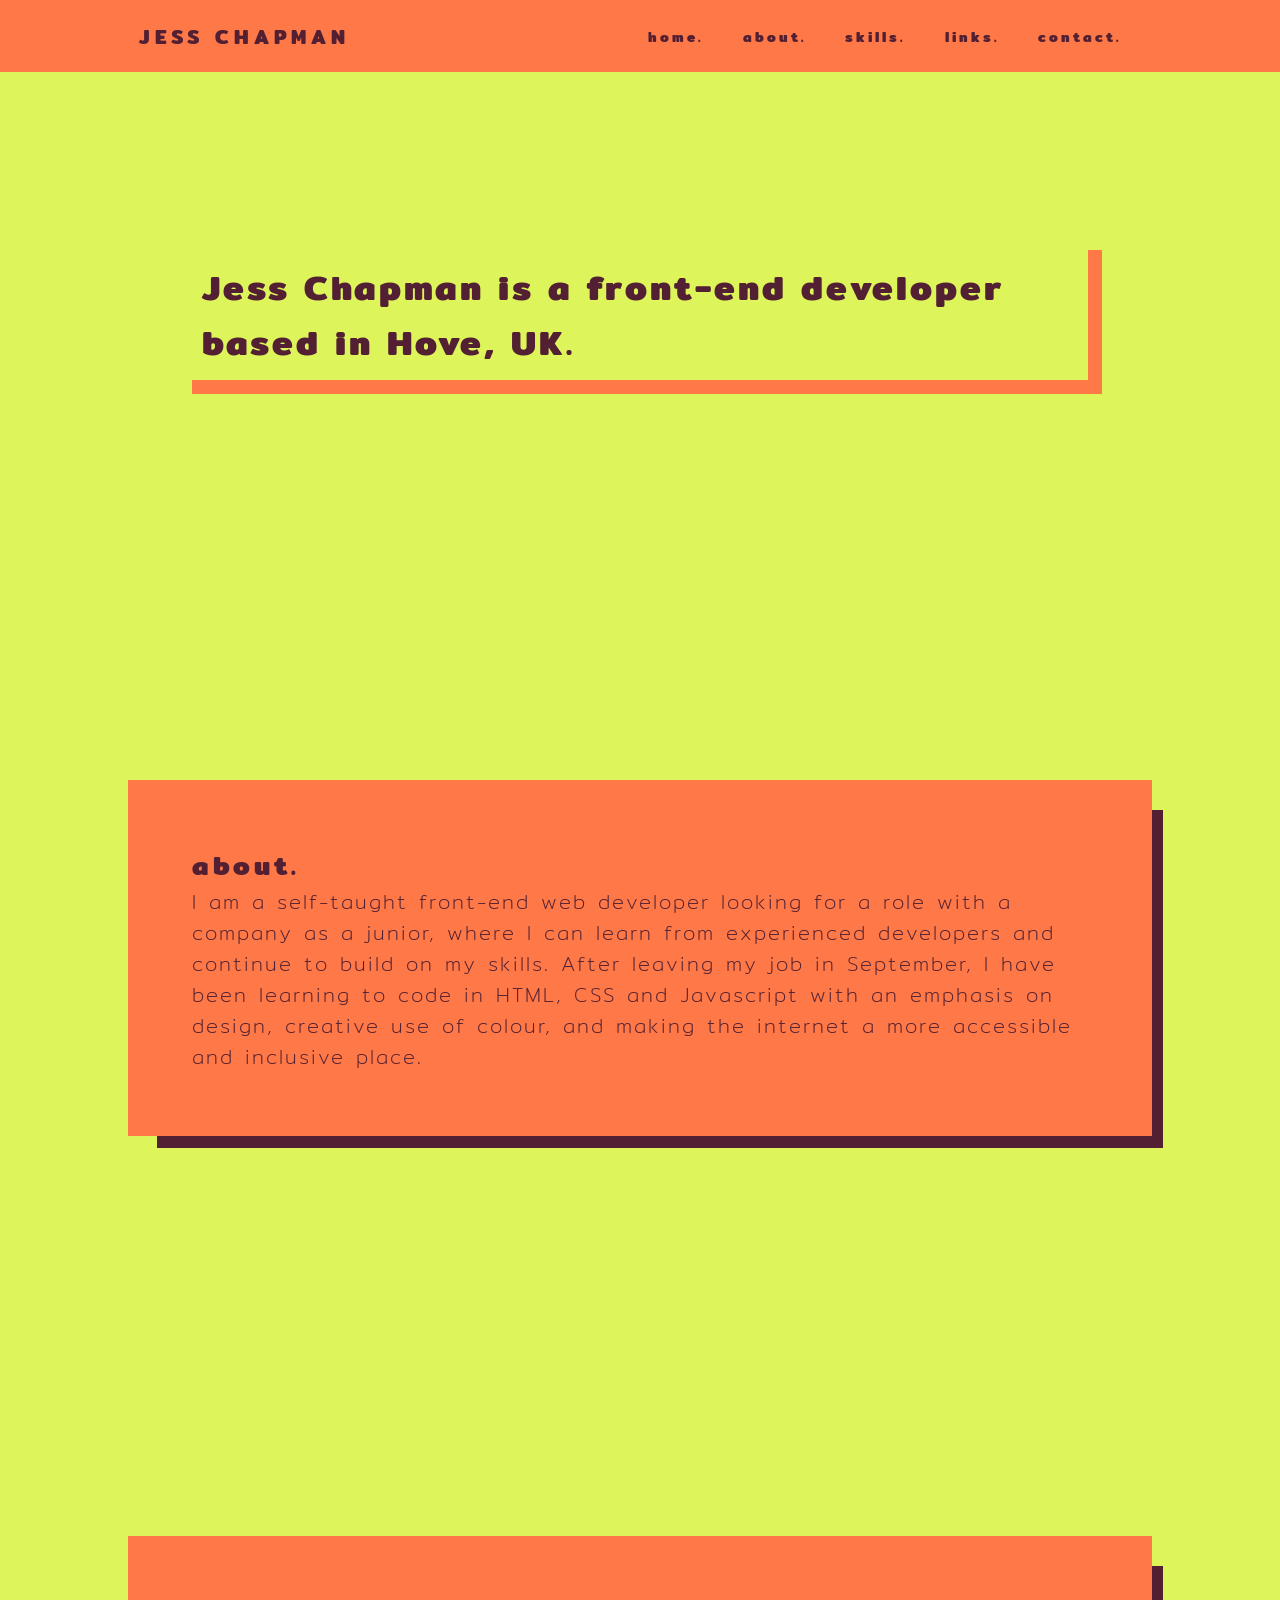
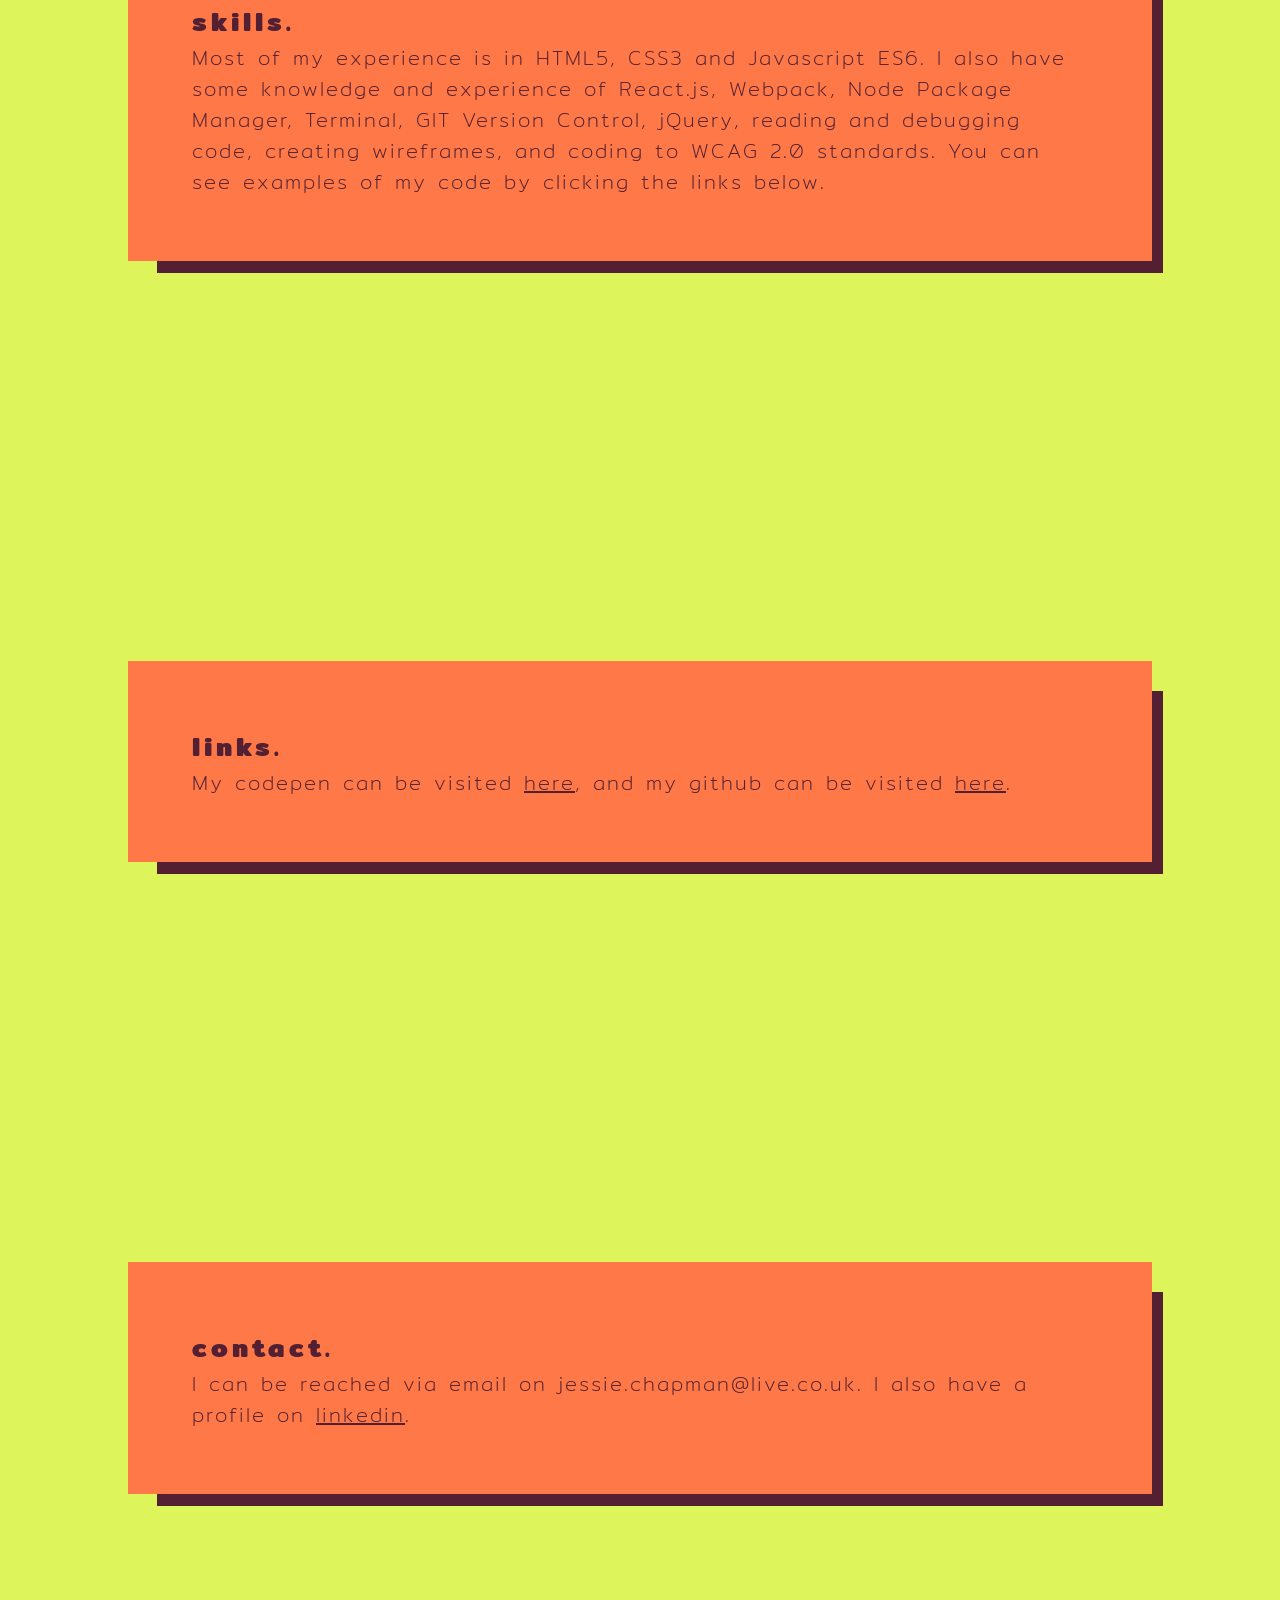
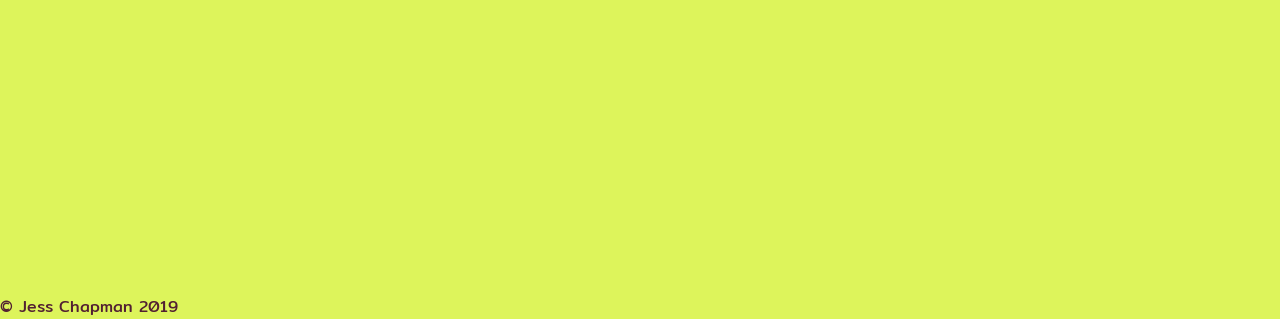
==== commit ced4cd88: "updated about and skills sections" ====
--- a/index.html
+++ b/index.html
@@ -42,9 +42,9 @@
       <h3 class="heading"> about. </h3>
       <div class="paragraph">
         <p>I am a self-taught front-end web developer looking for a role with a company as a junior, where I can learn from
-        experienced developers and continue to build on my skills. After leaving my job in September, I have spent the past four
-        months teaching myself to code in HTML, CSS and Javascript with an emphasis on design, creative use of colour, and
-        making the internet a more accessible and inclusive place. </p>
+        experienced developers and continue to build on my skills. After leaving my job in September, I have been learning to
+        code in HTML, CSS and Javascript with an emphasis on design, creative use of colour, and making the internet a more
+        accessible and inclusive place.</p>
       </div>
 
     </div>
@@ -53,9 +53,11 @@
     <div class="section">
       <h3 class="heading"> skills. </h3>
       <div class="paragraph">
-        <p>Most of Jess's experience is in HTML, CSS and Javascript, and responsive front-end web development. 
-          She also has limited knowledge of React.js, Webpack, NPM, Git, and WCAG 2.0 standards. She has proved her abilities
-          through designing websites for friends and family. You can see examples of her code by clicking the links below.</p>
+        <p> Most of my experience is in HTML5, CSS3 and Javascript ES6. I also have some 
+          knowledge and experience of React.js, Webpack, Node Package Manager, Terminal, 
+          GIT Version Control, jQuery, reading and debugging code, creating wireframes, 
+          and coding to WCAG 2.0 standards. You can see examples of my code by clicking 
+          the links below. </p>
       </div>
     </div>
     <span class="anchor-sections" id="links"></span>
@@ -64,7 +66,7 @@
       <h3 class="heading"> links. </h3>
       <div class="paragraph">
         <p>
-          Jess's codepen can be visited <a class="profile-links" href="https://codepen.io/jsschpmn">here</a>, and her
+         My codepen can be visited <a class="profile-links" href="https://codepen.io/jsschpmn">here</a>, and my
           github can be visited
           <a class="profile-links" href="https://www.github.com/jessdoesjavascript">here</a>.
         </p>
@@ -77,7 +79,7 @@
     <div class="section">
       <h3 class="heading"> contact. </h3>
       <div class="paragraph">
-        <p>Jess can be reached via email on jessie.chapman@live.co.uk. She also has a profile on <a class="profile-links"
+        <p>I can be reached via email on jessie.chapman@live.co.uk. I also have a profile on <a class="profile-links"
             href="https://www.linkedin.com/in/jschapman/">linkedin</a>. </p>
       </div>
     </div>
--- a/style.css
+++ b/style.css
@@ -8,11 +8,6 @@
   background-color: #ddf45b;
   scroll-behavior: smooth;
 }
-header {
-  margin-bottom: 50%;
-  margin-top: 25%;
-
-}
 
 H2 {
   color: #522032;
@@ -22,7 +17,7 @@
   padding: 10px;
   margin: 15%;
   margin-top: 250px;
-  /* margin-bottom: 400px; */
+  margin-bottom: 400px;
   -webkit-box-shadow: 7px 7px 0px 7px #ff7847;
           box-shadow: 7px 7px 0px 7px #ff7847;
 }
@@ -34,7 +29,7 @@
   background-color: #ff7847;
   -webkit-box-shadow: 20px 21px 0px -9px #522032;
           box-shadow: 20px 21px 0px -9px #522032;
-  margin-bottom: 1040px;
+  margin-bottom: 50%;
 }
 
 .heading {
@@ -262,7 +257,7 @@
   background-color: #ff7847;
   -webkit-box-shadow: 20px 21px 0px -9px #522032;
           box-shadow: 20px 21px 0px -9px #522032;
-  margin-bottom: 50%;
+  margin-bottom: 400px;
 }
 
 .heading {
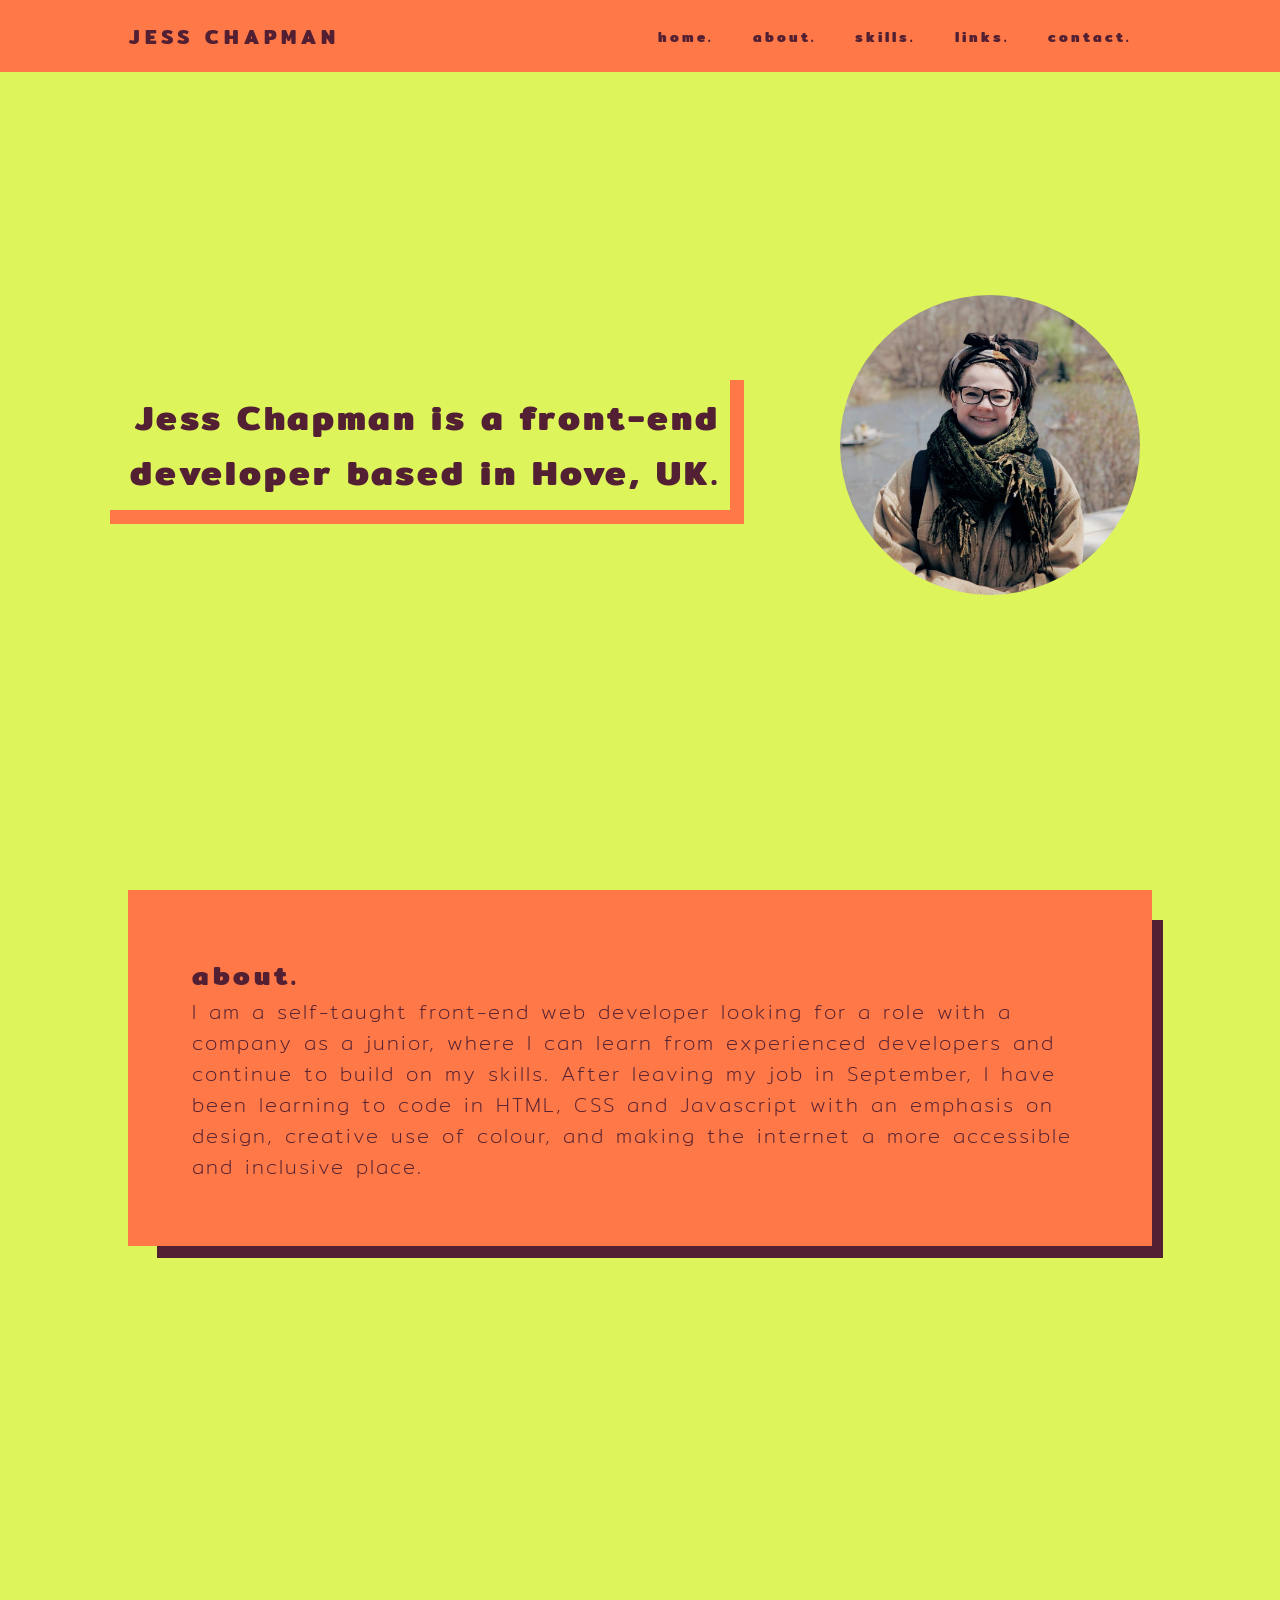
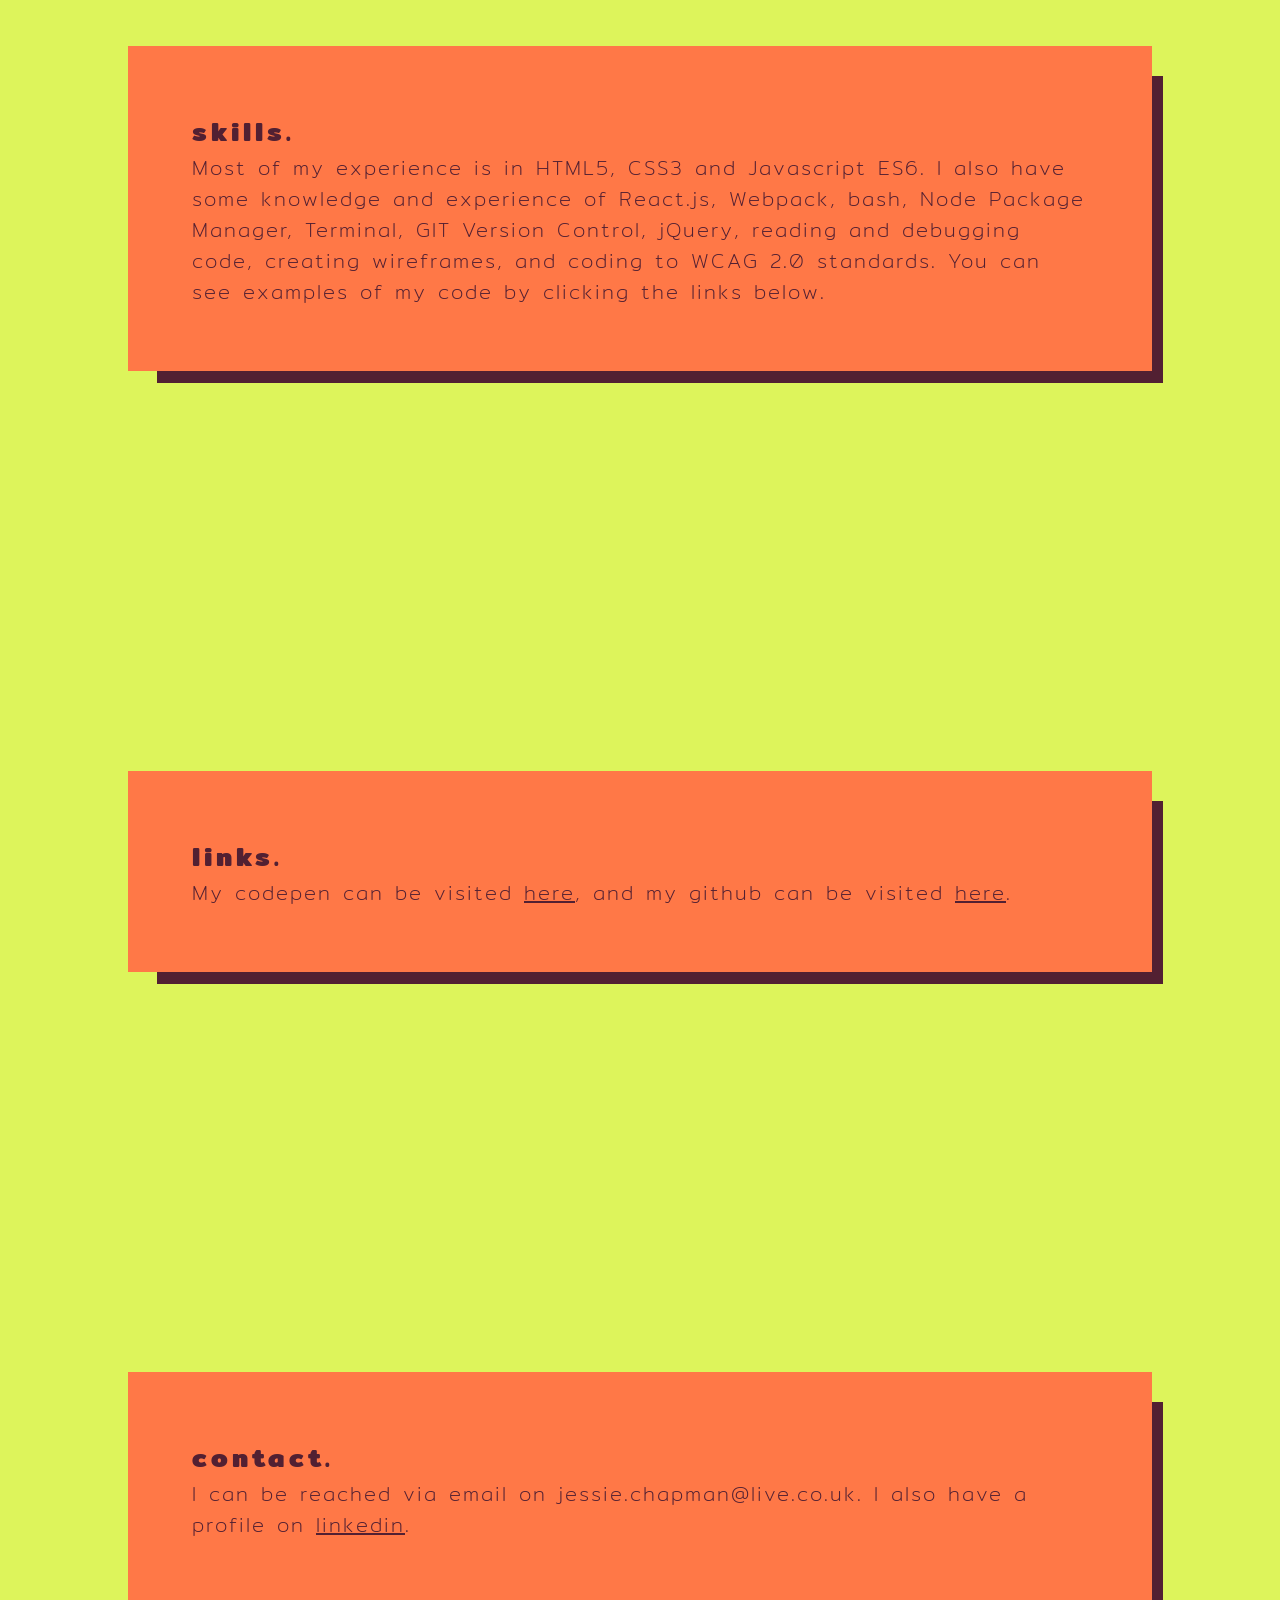
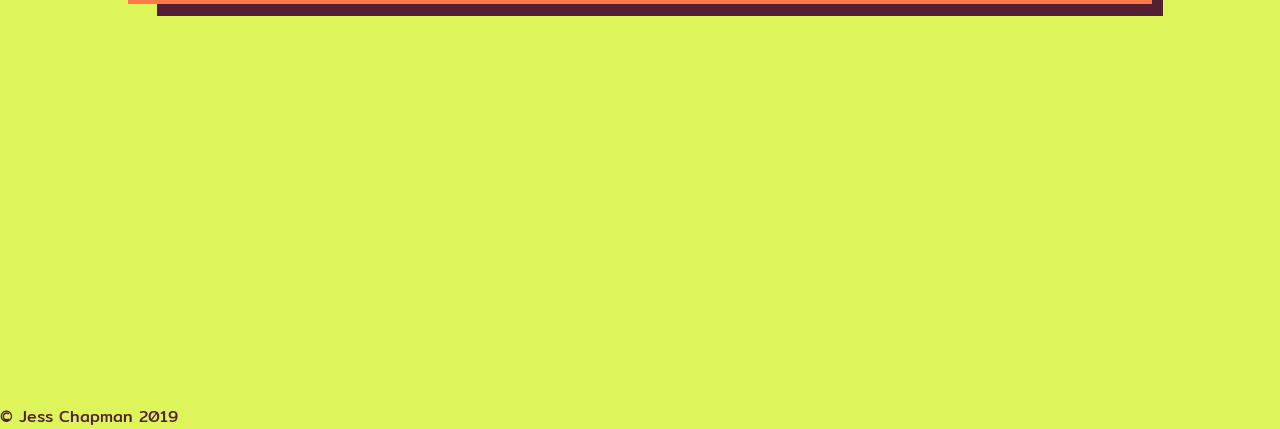
==== commit 51858ca6: "picture add" ====
--- a/index.html
+++ b/index.html
@@ -1,6 +1,6 @@
 <!DOCTYPE HTML>
 <html>
-    
+
 <head>
   <link rel="stylesheet" href="style.css">
   <link href="https://fonts.googleapis.com/css?family=Mitr&display=swap" rel="stylesheet">
@@ -10,7 +10,7 @@
 </head>
 
 <body>
-    <span class="anchor" id="home"></span>
+  <span class="anchor" id="home"></span>
   <nav id="nav-bar">
     <div class="logo">
       <h1 id="page-topper"> Jess Chapman </h1>
@@ -34,17 +34,23 @@
   <Script src="app.js"></Script>
 
   <header>
-    <H2 id="top"> Jess Chapman is a front-end developer based in Hove, UK. </H2>
+    <div class="home-section">
+      <H2 id="top"> Jess Chapman is a front-end developer based in Hove, UK. </H2>
+      <img src="./self.jpeg">
+    </div>
   </header>
   <main>
-      <span class="anchor-sections" id="about"></span>
+    <span class="anchor-sections" id="about"></span>
     <div class="section">
       <h3 class="heading"> about. </h3>
       <div class="paragraph">
-        <p>I am a self-taught front-end web developer looking for a role with a company as a junior, where I can learn from
-        experienced developers and continue to build on my skills. After leaving my job in September, I have been learning to
-        code in HTML, CSS and Javascript with an emphasis on design, creative use of colour, and making the internet a more
-        accessible and inclusive place.</p>
+        <p>I am a self-taught front-end web developer looking for a role with a company as a junior, where I can learn
+          from
+          experienced developers and continue to build on my skills. After leaving my job in September, I have been
+          learning to
+          code in HTML, CSS and Javascript with an emphasis on design, creative use of colour, and making the internet a
+          more
+          accessible and inclusive place.</p>
       </div>
 
     </div>
@@ -53,10 +59,10 @@
     <div class="section">
       <h3 class="heading"> skills. </h3>
       <div class="paragraph">
-        <p> Most of my experience is in HTML5, CSS3 and Javascript ES6. I also have some 
-          knowledge and experience of React.js, Webpack, Node Package Manager, Terminal, 
-          GIT Version Control, jQuery, reading and debugging code, creating wireframes, 
-          and coding to WCAG 2.0 standards. You can see examples of my code by clicking 
+        <p> Most of my experience is in HTML5, CSS3 and Javascript ES6. I also have some
+          knowledge and experience of React.js, Webpack, bash, Node Package Manager, Terminal,
+          GIT Version Control, jQuery, reading and debugging code, creating wireframes,
+          and coding to WCAG 2.0 standards. You can see examples of my code by clicking
           the links below. </p>
       </div>
     </div>
@@ -66,7 +72,7 @@
       <h3 class="heading"> links. </h3>
       <div class="paragraph">
         <p>
-         My codepen can be visited <a class="profile-links" href="https://codepen.io/jsschpmn">here</a>, and my
+          My codepen can be visited <a class="profile-links" href="https://codepen.io/jsschpmn">here</a>, and my
           github can be visited
           <a class="profile-links" href="https://www.github.com/jessdoesjavascript">here</a>.
         </p>
--- a/style.css
+++ b/style.css
@@ -1,25 +1,40 @@
 /* Color scheme  */
 * {
   margin: 0px;
-  padding: 0px;
-  -webkit-box-sizing: border-box;
-          box-sizing: border-box;
   font-family: "Mitr", sans-serif;
   background-color: #ddf45b;
   scroll-behavior: smooth;
 }
 
+.home-section {
+  width: 100%;
+  display: -webkit-box;
+  display: -ms-flexbox;
+  display: flex;
+  padding: 10px;
+  -webkit-box-align: center;
+      -ms-flex-align: center;
+          align-items: center;
+  margin-top: 30vh;
+  margin-bottom: 30vh;
+}
+
 H2 {
   color: #522032;
   font-size: 35px;
   letter-spacing: 3px;
-  width: 70%;
   padding: 10px;
-  margin: 15%;
-  margin-top: 250px;
-  margin-bottom: 400px;
+  max-width: 600px;
+  text-align: right;
+  margin: 100px;
   -webkit-box-shadow: 7px 7px 0px 7px #ff7847;
           box-shadow: 7px 7px 0px 7px #ff7847;
+}
+
+img {
+  max-width: 300px;
+  border-radius: 100%;
+  padding: 10px;
 }
 
 .section {
@@ -139,20 +154,36 @@
 }
 
 @media screen and (max-width: 768px) {
-  body {
-    overflow-x: hidden;
+  .home-section {
+    width: 100%;
+    display: -webkit-box;
+    display: -ms-flexbox;
+    display: flex;
+    -webkit-box-orient: vertical;
+    -webkit-box-direction: reverse;
+        -ms-flex-direction: column-reverse;
+            flex-direction: column-reverse;
+    -webkit-box-align: center;
+        -ms-flex-align: center;
+            align-items: center;
+  }
+  img {
+    max-width: 300px;
   }
   H2 {
     color: #522032;
-    font-size: 25px;
+    font-size: 20pt;
     letter-spacing: 3px;
-    width: 70%;
+    width: 80%;
     padding: 10px;
-    margin: 15%;
-    margin-top: 250px;
+    margin: 15px;
+    margin-top: 50px;
     margin-bottom: 400px;
     -webkit-box-shadow: 7px 7px 0px 7px #ff7847;
             box-shadow: 7px 7px 0px 7px #ff7847;
+  }
+  body {
+    overflow-x: hidden;
   }
   .nav-links {
     position: absolute;
@@ -237,19 +268,6 @@
   font-size: 30px;
 }
 
-H2 {
-  color: #522032;
-  font-size: 35px;
-  letter-spacing: 3px;
-  width: 70%;
-  padding: 10px;
-  margin: 15%;
-  margin-top: 250px;
-  margin-bottom: 400px;
-  -webkit-box-shadow: 7px 7px 0px 7px #ff7847;
-          box-shadow: 7px 7px 0px 7px #ff7847;
-}
-
 .section {
   margin: 10%;
   padding: 5%;
